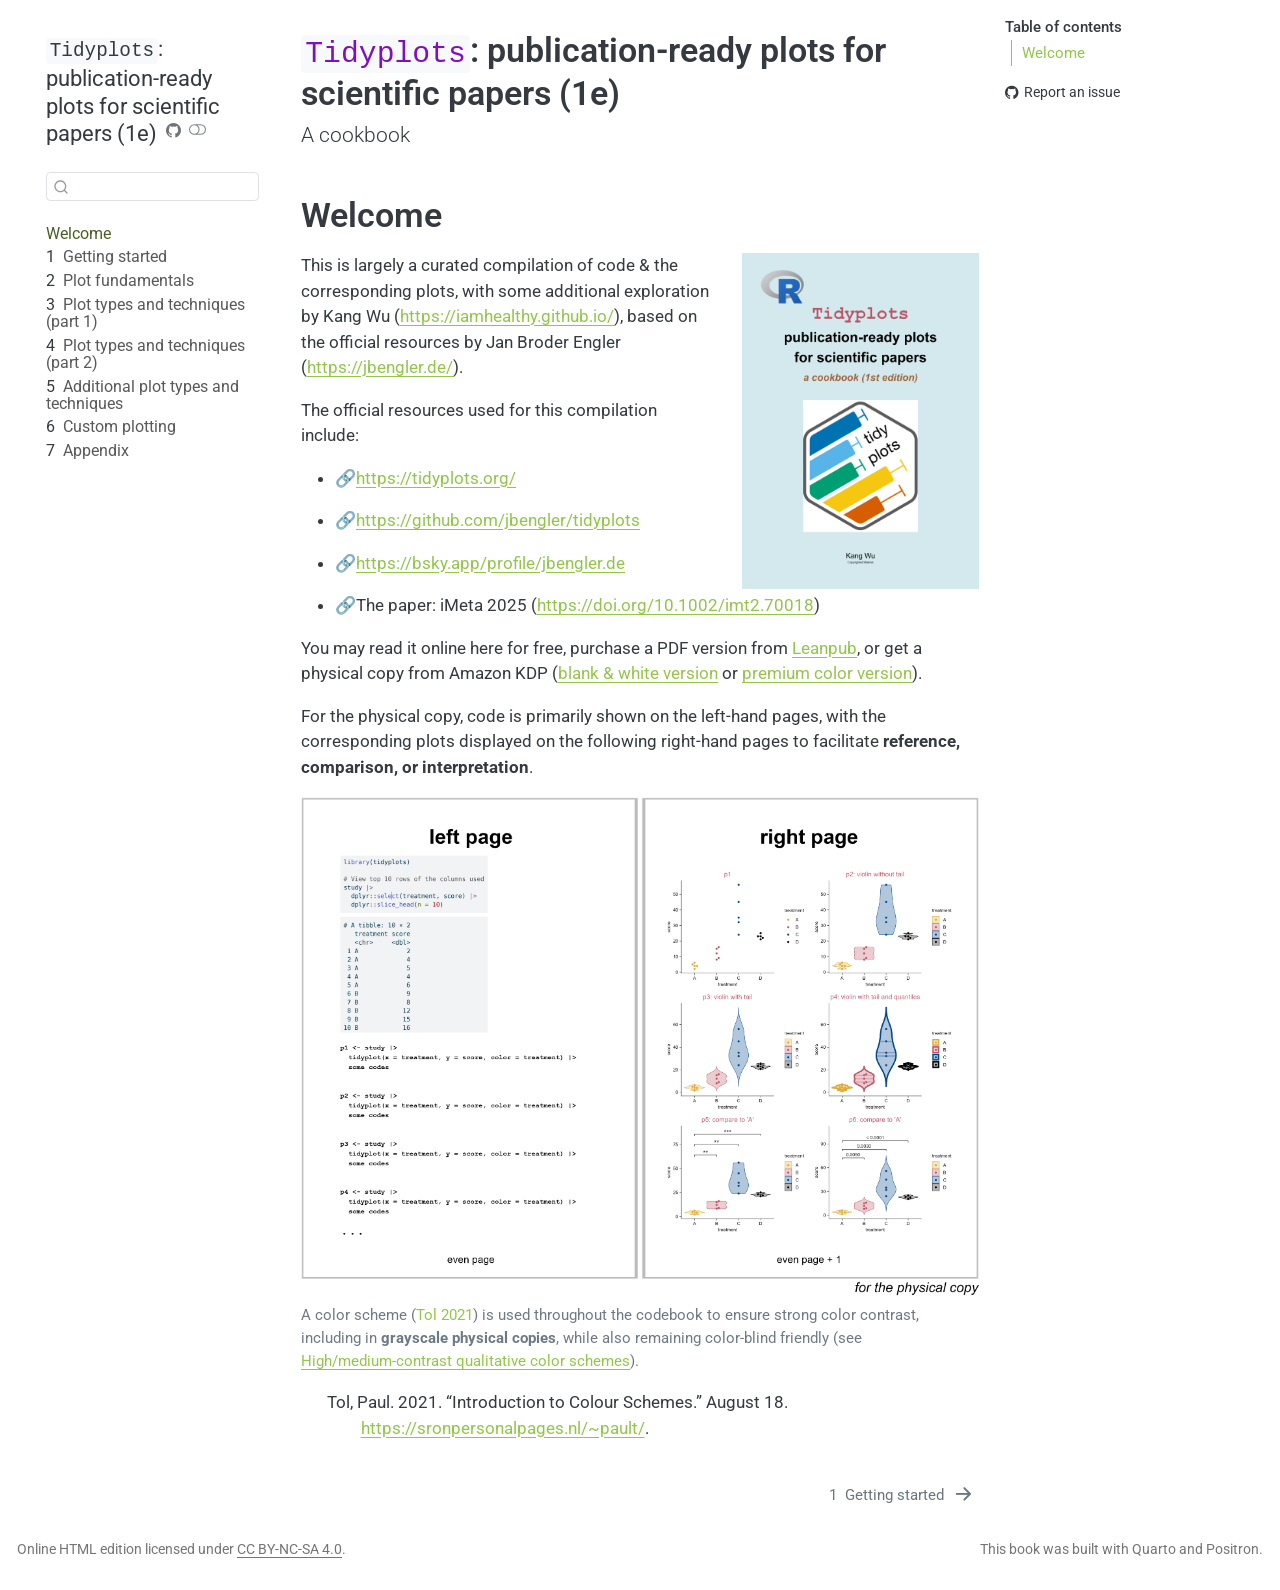
==== _book/index.html @ 71ac1262 "getting-started_acknowledgement_chapter-titles" ====
<!DOCTYPE html>
<html xmlns="http://www.w3.org/1999/xhtml" lang="en" xml:lang="en"><head>

<meta charset="utf-8">
<meta name="generator" content="quarto-1.9.38">

<meta name="viewport" content="width=device-width, initial-scale=1.0, user-scalable=yes">


<title>Tidyplots: publication-ready plots for scientific papers (1e)</title>
<style>
/* Default styles provided by pandoc.
** See https://pandoc.org/MANUAL.html#variables-for-html for config info.
*/
code{white-space: pre-wrap;}
span.smallcaps{font-variant: small-caps;}
div.columns{display: flex; gap: min(4vw, 1.5em);}
div.column{flex: auto; overflow-x: auto;}
div.hanging-indent{margin-left: 1.5em; text-indent: -1.5em;}
ul.task-list{list-style: none;}
ul.task-list li input[type="checkbox"] {
  width: 0.8em;
  margin: 0 0.8em 0.2em -1em; /* quarto-specific, see https://github.com/quarto-dev/quarto-cli/issues/4556 */ 
  vertical-align: middle;
}
/* CSS for citations */
div.csl-bib-body { }
div.csl-entry {
  clear: both;
}
.hanging-indent div.csl-entry {
  margin-left:2em;
  text-indent:-2em;
}
div.csl-left-margin {
  min-width:2em;
  float:left;
}
div.csl-right-inline {
  margin-left:2em;
  padding-left:1em;
}
div.csl-indent {
  margin-left: 2em;
}</style>


<script src="site_libs/quarto-nav/quarto-nav.js"></script>
<script src="site_libs/quarto-nav/headroom.min.js"></script>
<script src="site_libs/clipboard/clipboard.min.js"></script>
<script src="site_libs/quarto-search/autocomplete.umd.js"></script>
<script src="site_libs/quarto-search/fuse.min.js"></script>
<script src="site_libs/quarto-search/quarto-search.js"></script>
<meta name="quarto:offset" content="./">
<link href="./getting-started.html" rel="next">
<link href="./tidyplots_cover_v1.0.png" rel="icon" type="image/png">
<script src="site_libs/quarto-html/quarto.js" type="module"></script>
<script src="site_libs/quarto-html/tabsets/tabsets.js" type="module"></script>
<script src="site_libs/quarto-html/popper.min.js"></script>
<script src="site_libs/quarto-html/tippy.umd.min.js"></script>
<script src="site_libs/quarto-html/anchor.min.js"></script>
<link href="site_libs/quarto-html/tippy.css" rel="stylesheet">
<link href="site_libs/quarto-html/quarto-syntax-highlighting-15634bcf2e68342d4ad2dfa704d543f6.css" rel="stylesheet" class="quarto-color-scheme" id="quarto-text-highlighting-styles">
<link href="site_libs/quarto-html/quarto-syntax-highlighting-dark-0a6b7249c26820e032cb0bd839ff02b1.css" rel="stylesheet" class="quarto-color-scheme quarto-color-alternate" id="quarto-text-highlighting-styles">
<link href="site_libs/quarto-html/quarto-syntax-highlighting-15634bcf2e68342d4ad2dfa704d543f6.css" rel="stylesheet" class="quarto-color-scheme-extra" id="quarto-text-highlighting-styles">
<script src="site_libs/bootstrap/bootstrap.min.js"></script>
<link href="site_libs/bootstrap/bootstrap-icons.css" rel="stylesheet">
<link href="site_libs/bootstrap/bootstrap-12dbc0c64bc7d78fb3aaa13411330519.min.css" rel="stylesheet" append-hash="true" class="quarto-color-scheme" id="quarto-bootstrap" data-mode="light">
<link href="site_libs/bootstrap/bootstrap-dark-50dc151278dbc3c23d5484266a564328.min.css" rel="stylesheet" append-hash="true" class="quarto-color-scheme quarto-color-alternate" id="quarto-bootstrap" data-mode="dark">
<link href="site_libs/bootstrap/bootstrap-12dbc0c64bc7d78fb3aaa13411330519.min.css" rel="stylesheet" append-hash="true" class="quarto-color-scheme-extra" id="quarto-bootstrap" data-mode="light">
<script id="quarto-search-options" type="application/json">{
  "location": "sidebar",
  "copy-button": false,
  "collapse-after": 3,
  "panel-placement": "start",
  "type": "textbox",
  "limit": 50,
  "keyboard-shortcut": [
    "f",
    "/",
    "s"
  ],
  "show-item-context": false,
  "language": {
    "search-no-results-text": "No results",
    "search-matching-documents-text": "matching documents",
    "search-copy-link-title": "Copy link to search",
    "search-hide-matches-text": "Hide additional matches",
    "search-more-match-text": "more match in this document",
    "search-more-matches-text": "more matches in this document",
    "search-clear-button-title": "Clear",
    "search-text-placeholder": "",
    "search-detached-cancel-button-title": "Cancel",
    "search-submit-button-title": "Submit",
    "search-label": "Search"
  }
}</script>
<script async="" src="https://www.googletagmanager.com/gtag/js?id=G-73R3962S0Z"></script>

<script type="text/javascript">

window.dataLayer = window.dataLayer || [];
function gtag(){dataLayer.push(arguments);}
gtag('js', new Date());
gtag('config', 'G-73R3962S0Z', { 'anonymize_ip': true});
</script>


</head>

<body class="nav-sidebar floating quarto-light"><script id="quarto-html-before-body" type="application/javascript">
    const toggleBodyColorMode = (bsSheetEl) => {
      const mode = bsSheetEl.getAttribute("data-mode");
      const bodyEl = window.document.querySelector("body");
      if (mode === "dark") {
        bodyEl.classList.add("quarto-dark");
        bodyEl.classList.remove("quarto-light");
      } else {
        bodyEl.classList.add("quarto-light");
        bodyEl.classList.remove("quarto-dark");
      }
    }
    const toggleBodyColorPrimary = () => {
      const bsSheetEl = window.document.querySelector("link#quarto-bootstrap:not([rel=disabled-stylesheet])");
      if (bsSheetEl) {
        toggleBodyColorMode(bsSheetEl);
      }
    }
    const setColorSchemeToggle = (alternate) => {
      const toggles = window.document.querySelectorAll('.quarto-color-scheme-toggle');
      for (let i=0; i < toggles.length; i++) {
        const toggle = toggles[i];
        if (toggle) {
          if (alternate) {
            toggle.classList.add("alternate");
          } else {
            toggle.classList.remove("alternate");
          }
        }
      }
    };
    const toggleColorMode = (alternate) => {
      // Switch the stylesheets
      const primaryStylesheets = window.document.querySelectorAll('link.quarto-color-scheme:not(.quarto-color-alternate)');
      const alternateStylesheets = window.document.querySelectorAll('link.quarto-color-scheme.quarto-color-alternate');
      manageTransitions('#quarto-margin-sidebar .nav-link', false);
      if (alternate) {
        // note: dark is layered on light, we don't disable primary!
        enableStylesheet(alternateStylesheets);
        for (const sheetNode of alternateStylesheets) {
          if (sheetNode.id === "quarto-bootstrap") {
            toggleBodyColorMode(sheetNode);
          }
        }
      } else {
        disableStylesheet(alternateStylesheets);
        enableStylesheet(primaryStylesheets)
        toggleBodyColorPrimary();
      }
      manageTransitions('#quarto-margin-sidebar .nav-link', true);
      // Switch the toggles
      setColorSchemeToggle(alternate)
      // Hack to workaround the fact that safari doesn't
      // properly recolor the scrollbar when toggling (#1455)
      if (navigator.userAgent.indexOf('Safari') > 0 && navigator.userAgent.indexOf('Chrome') == -1) {
        manageTransitions("body", false);
        window.scrollTo(0, 1);
        setTimeout(() => {
          window.scrollTo(0, 0);
          manageTransitions("body", true);
        }, 40);
      }
    }
    const disableStylesheet = (stylesheets) => {
      for (let i=0; i < stylesheets.length; i++) {
        const stylesheet = stylesheets[i];
        stylesheet.rel = 'disabled-stylesheet';
      }
    }
    const enableStylesheet = (stylesheets) => {
      for (let i=0; i < stylesheets.length; i++) {
        const stylesheet = stylesheets[i];
        if(stylesheet.rel !== 'stylesheet') { // for Chrome, which will still FOUC without this check
          stylesheet.rel = 'stylesheet';
        }
      }
    }
    const manageTransitions = (selector, allowTransitions) => {
      const els = window.document.querySelectorAll(selector);
      for (let i=0; i < els.length; i++) {
        const el = els[i];
        if (allowTransitions) {
          el.classList.remove('notransition');
        } else {
          el.classList.add('notransition');
        }
      }
    }
    const isFileUrl = () => {
      return window.location.protocol === 'file:';
    }
    const hasAlternateSentinel = () => {
      let styleSentinel = getColorSchemeSentinel();
      if (styleSentinel !== null) {
        return styleSentinel === "alternate";
      } else {
        return false;
      }
    }
    const setStyleSentinel = (alternate) => {
      const value = alternate ? "alternate" : "default";
      if (!isFileUrl()) {
        window.localStorage.setItem("quarto-color-scheme", value);
      } else {
        localAlternateSentinel = value;
      }
    }
    const getColorSchemeSentinel = () => {
      if (!isFileUrl()) {
        const storageValue = window.localStorage.getItem("quarto-color-scheme");
        return storageValue != null ? storageValue : localAlternateSentinel;
      } else {
        return localAlternateSentinel;
      }
    }
    const toggleGiscusIfUsed = (isAlternate, darkModeDefault) => {
      const baseTheme = document.querySelector('#giscus-base-theme')?.value ?? 'light';
      const alternateTheme = document.querySelector('#giscus-alt-theme')?.value ?? 'dark';
      let newTheme = '';
      if(authorPrefersDark) {
        newTheme = isAlternate ? baseTheme : alternateTheme;
      } else {
        newTheme = isAlternate ? alternateTheme : baseTheme;
      }
      const changeGiscusTheme = () => {
        // From: https://github.com/giscus/giscus/issues/336
        const sendMessage = (message) => {
          const iframe = document.querySelector('iframe.giscus-frame');
          if (!iframe) return;
          iframe.contentWindow.postMessage({ giscus: message }, 'https://giscus.app');
        }
        sendMessage({
          setConfig: {
            theme: newTheme
          }
        });
      }
      const isGiscussLoaded = window.document.querySelector('iframe.giscus-frame') !== null;
      if (isGiscussLoaded) {
        changeGiscusTheme();
      }
    };
    const authorPrefersDark = false;
    const darkModeDefault = authorPrefersDark;
      document.querySelector('link#quarto-text-highlighting-styles.quarto-color-scheme-extra').rel = 'disabled-stylesheet';
      document.querySelector('link#quarto-bootstrap.quarto-color-scheme-extra').rel = 'disabled-stylesheet';
    let localAlternateSentinel = darkModeDefault ? 'alternate' : 'default';
    // Dark / light mode switch
    window.quartoToggleColorScheme = () => {
      // Read the current dark / light value
      let toAlternate = !hasAlternateSentinel();
      toggleColorMode(toAlternate);
      setStyleSentinel(toAlternate);
      toggleGiscusIfUsed(toAlternate, darkModeDefault);
      window.dispatchEvent(new Event('resize'));
    };
    // Switch to dark mode if need be
    if (hasAlternateSentinel()) {
      toggleColorMode(true);
    } else {
      toggleColorMode(false);
    }
  </script>

<div id="quarto-search-results"></div>
  <header id="quarto-header" class="headroom fixed-top">
  <nav class="quarto-secondary-nav">
    <div class="container-fluid d-flex">
      <button type="button" class="quarto-btn-toggle btn" data-bs-toggle="collapse" role="button" data-bs-target=".quarto-sidebar-collapse-item" aria-controls="quarto-sidebar" aria-expanded="false" aria-label="Toggle sidebar navigation" onclick="if (window.quartoToggleHeadroom) { window.quartoToggleHeadroom(); }">
        <i class="bi bi-layout-text-sidebar-reverse"></i>
      </button>
        <nav class="quarto-page-breadcrumbs" aria-label="breadcrumb"><ol class="breadcrumb"><li class="breadcrumb-item"><a href="./index.html">Welcome</a></li></ol></nav>
        <a class="flex-grow-1" role="navigation" data-bs-toggle="collapse" data-bs-target=".quarto-sidebar-collapse-item" aria-controls="quarto-sidebar" aria-expanded="false" aria-label="Toggle sidebar navigation" onclick="if (window.quartoToggleHeadroom) { window.quartoToggleHeadroom(); }">      
        </a>
      <button type="button" class="btn quarto-search-button" aria-label="Search" onclick="window.quartoOpenSearch();">
        <i class="bi bi-search"></i>
      </button>
    </div>
  </nav>
</header>
<!-- content -->
<div id="quarto-content" class="quarto-container page-columns page-rows-contents page-layout-article">
<!-- sidebar -->
  <nav id="quarto-sidebar" class="sidebar collapse collapse-horizontal quarto-sidebar-collapse-item sidebar-navigation floating overflow-auto">
    <div class="pt-lg-2 mt-2 text-left sidebar-header">
    <div class="sidebar-title mb-0 py-0">
      <a href="./"><code>Tidyplots</code>: publication-ready plots for scientific papers (1e)</a> 
        <div class="sidebar-tools-main">
    <a href="https://github.com/iamhealthy/tidyplots-book/" title="Source Code" class="quarto-navigation-tool px-1" aria-label="Source Code"><i class="bi bi-github"></i></a>
  <a href="" class="quarto-color-scheme-toggle quarto-navigation-tool  px-1" onclick="window.quartoToggleColorScheme(); return false;" title="Toggle dark mode"><i class="bi"></i></a>
</div>
    </div>
      </div>
        <div class="mt-2 flex-shrink-0 align-items-center">
        <div class="sidebar-search">
        <div id="quarto-search" class="" title="Search"></div>
        </div>
        </div>
    <div class="sidebar-menu-container"> 
    <ul class="list-unstyled mt-1">
        <li class="sidebar-item">
  <div class="sidebar-item-container"> 
  <a href="./index.html" class="sidebar-item-text sidebar-link active">
 <span class="menu-text">Welcome</span></a>
  </div>
</li>
        <li class="sidebar-item">
  <div class="sidebar-item-container"> 
  <a href="./getting-started.html" class="sidebar-item-text sidebar-link">
 <span class="menu-text"><span class="chapter-number">1</span>&nbsp; <span class="chapter-title">Getting started</span></span></a>
  </div>
</li>
        <li class="sidebar-item">
  <div class="sidebar-item-container"> 
  <a href="./plots.html" class="sidebar-item-text sidebar-link">
 <span class="menu-text"><span class="chapter-number">2</span>&nbsp; <span class="chapter-title">Plot fundamentals</span></span></a>
  </div>
</li>
        <li class="sidebar-item">
  <div class="sidebar-item-container"> 
  <a href="./plots-and-skills_part1.html" class="sidebar-item-text sidebar-link">
 <span class="menu-text"><span class="chapter-number">3</span>&nbsp; <span class="chapter-title">Plot types and techniques (part 1)</span></span></a>
  </div>
</li>
        <li class="sidebar-item">
  <div class="sidebar-item-container"> 
  <a href="./plots-and-skills_part2.html" class="sidebar-item-text sidebar-link">
 <span class="menu-text"><span class="chapter-number">4</span>&nbsp; <span class="chapter-title">Plot types and techniques (part 2)</span></span></a>
  </div>
</li>
        <li class="sidebar-item">
  <div class="sidebar-item-container"> 
  <a href="./more-plots.html" class="sidebar-item-text sidebar-link">
 <span class="menu-text"><span class="chapter-number">5</span>&nbsp; <span class="chapter-title">Additional plot types and techniques</span></span></a>
  </div>
</li>
        <li class="sidebar-item">
  <div class="sidebar-item-container"> 
  <a href="./more-custom-plots.html" class="sidebar-item-text sidebar-link">
 <span class="menu-text"><span class="chapter-number">6</span>&nbsp; <span class="chapter-title">Custom plotting</span></span></a>
  </div>
</li>
        <li class="sidebar-item">
  <div class="sidebar-item-container"> 
  <a href="./appendix.html" class="sidebar-item-text sidebar-link">
 <span class="menu-text"><span class="chapter-number">7</span>&nbsp; <span class="chapter-title">Appendix</span></span></a>
  </div>
</li>
    </ul>
    </div>
</nav>
<div id="quarto-sidebar-glass" class="quarto-sidebar-collapse-item" data-bs-toggle="collapse" data-bs-target=".quarto-sidebar-collapse-item"></div>
<!-- margin-sidebar -->
    <div id="quarto-margin-sidebar" class="sidebar margin-sidebar">
        <nav id="TOC" role="doc-toc" class="toc-active">
    <h2 id="toc-title">Table of contents</h2>
   
  <ul>
  <li><a href="#welcome" id="toc-welcome" class="nav-link active" data-scroll-target="#welcome">Welcome</a></li>
  </ul>
<div class="toc-actions"><ul><li><a href="https://github.com/iamhealthy/tidyplots-book/issues/new" class="toc-action"><i class="bi bi-github"></i>Report an issue</a></li></ul></div></nav>
    </div>
<!-- main -->
<main class="content" id="quarto-document-content">


<header id="title-block-header" class="quarto-title-block default">
<div class="quarto-title">
<h1 class="title"><code>Tidyplots</code>: publication-ready plots for scientific papers (1e)</h1>
<p class="subtitle lead">A cookbook</p>
</div>



<div class="quarto-title-meta">

    
  
    
  </div>
  


</header>



<section id="welcome" class="level1 unnumbered">
<h1 class="unnumbered">Welcome</h1><p><img src="tidyplots_cover_v1.0.png" title="`Tidyplots`: publication-ready plots for scientific papers (1e)" class="quarto-cover-image nolightbox img-fluid"></p>
<p>This is largely a curated compilation of code &amp; the corresponding plots, with some additional exploration by Kang Wu (<a href="https://iamhealthy.github.io/" class="uri">https://iamhealthy.github.io/</a>), based on the official resources by Jan Broder Engler (<a href="https://jbengler.de/" class="uri">https://jbengler.de/</a>).</p>
<p>The official resources used for this compilation include:</p>
<ul>
<li><p>🔗<a href="https://tidyplots.org/" class="uri">https://tidyplots.org/</a></p></li>
<li><p>🔗<a href="https://github.com/jbengler/tidyplots" class="uri">https://github.com/jbengler/tidyplots</a></p></li>
<li><p>🔗<a href="https://bsky.app/profile/jbengler.de" class="uri">https://bsky.app/profile/jbengler.de</a></p></li>
<li><p>🔗The paper: iMeta 2025 (<a href="https://doi.org/10.1002/imt2.70018" class="uri">https://doi.org/10.1002/imt2.70018</a>)</p></li>
</ul>
<p>You may read it online here for free, purchase a PDF version from <a href="https://leanpub.com/tidyplots-cookbook">Leanpub</a>, or get a physical copy from Amazon KDP (<a href="https://www.amazon.com/Tidyplots-publication-ready-scientific-papers-cookbook/dp/B0H61PQ66K/ref=sr_1_1?crid=3CZ1MV56Z56I5&amp;dib=eyJ2IjoiMSJ9.cjMXYPxpIIKVaRAUWK37ARLNcjjKMNs56F3qb0lG6gE.tP1hp0A9asp9ih7TBvBQQDZlbiDbfBqkqIa8aTWSiS8&amp;dib_tag=se&amp;keywords=tidyplots%3A+publication-ready+plots+for+scientific+papers&amp;qid=1782009072&amp;sprefix=%2Caps%2C410&amp;sr=8-1">blank &amp; white version</a> or <a href="https://www.amazon.com/Tidyplots-publication-ready-scientific-cookbook-premium/dp/B0H62FHDR2/ref=sr_1_2?crid=3CZ1MV56Z56I5&amp;dib=eyJ2IjoiMSJ9.cjMXYPxpIIKVaRAUWK37ARLNcjjKMNs56F3qb0lG6gE.tP1hp0A9asp9ih7TBvBQQDZlbiDbfBqkqIa8aTWSiS8&amp;dib_tag=se&amp;keywords=tidyplots%3A+publication-ready+plots+for+scientific+papers&amp;qid=1782009142&amp;sprefix=%2Caps%2C410&amp;sr=8-2">premium color version</a>).</p>
<p>For the physical copy, code is primarily shown on the left-hand pages, with the corresponding plots displayed on the following right-hand pages to facilitate <strong>reference, comparison, or interpretation</strong>.</p>
<div class="quarto-figure quarto-figure-center">
<figure class="figure">
<p><img src="left_right_pattern_v1.0.png" class="img-fluid figure-img" style="width:100.0%"></p>
<figcaption>A color scheme <span class="citation" data-cites="paul_tol_colors">(<a href="#ref-paul_tol_colors" role="doc-biblioref">Tol 2021</a>)</span> is used throughout the codebook to ensure strong color contrast, including in <strong>grayscale physical copies</strong>, while also remaining color-blind friendly (see <a href="getting-started.html#sec-high-contrast" class="quarto-xref"><span>High/medium-contrast qualitative color schemes</span></a>).</figcaption>
</figure>
</div>


<div id="refs" class="references csl-bib-body hanging-indent" role="list">
<div id="ref-paul_tol_colors" class="csl-entry" role="listitem">
Tol, Paul. 2021. <span>“Introduction to Colour Schemes.”</span> August 18. <a href="https://sronpersonalpages.nl/~pault/">https://sronpersonalpages.nl/~pault/</a>.
</div>
</div>
</section>

</main> <!-- /main -->
<script id="quarto-html-after-body" type="application/javascript">
  window.document.addEventListener("DOMContentLoaded", function (event) {
    // Ensure there is a toggle, if there isn't float one in the top right
    if (window.document.querySelector('.quarto-color-scheme-toggle') === null) {
      const a = window.document.createElement('a');
      a.classList.add('top-right');
      a.classList.add('quarto-color-scheme-toggle');
      a.href = "";
      a.onclick = function() { try { window.quartoToggleColorScheme(); } catch {} return false; };
      const i = window.document.createElement("i");
      i.classList.add('bi');
      a.appendChild(i);
      window.document.body.appendChild(a);
    }
    setColorSchemeToggle(hasAlternateSentinel())
    const icon = "";
    const anchorJS = new window.AnchorJS();
    anchorJS.options = {
      placement: 'right',
      icon: icon
    };
    anchorJS.add('.anchored');
    const isCodeAnnotation = (el) => {
      for (const clz of el.classList) {
        if (clz.startsWith('code-annotation-')) {                     
          return true;
        }
      }
      return false;
    }
    const onCopySuccess = function(e) {
      // button target
      const button = e.trigger;
      // don't keep focus
      button.blur();
      // flash "checked"
      button.classList.add('code-copy-button-checked');
      var currentTitle = button.getAttribute("title");
      button.setAttribute("title", "Copied!");
      let tooltip;
      if (window.bootstrap) {
        button.setAttribute("data-bs-toggle", "tooltip");
        button.setAttribute("data-bs-placement", "left");
        button.setAttribute("data-bs-title", "Copied!");
        tooltip = new bootstrap.Tooltip(button, 
          { trigger: "manual", 
            customClass: "code-copy-button-tooltip",
            offset: [0, -8]});
        tooltip.show();    
      }
      setTimeout(function() {
        if (tooltip) {
          tooltip.hide();
          button.removeAttribute("data-bs-title");
          button.removeAttribute("data-bs-toggle");
          button.removeAttribute("data-bs-placement");
        }
        button.setAttribute("title", currentTitle);
        button.classList.remove('code-copy-button-checked');
      }, 1000);
      // clear code selection
      e.clearSelection();
    }
    const getTextToCopy = function(trigger) {
      const outerScaffold = trigger.parentElement.cloneNode(true);
      const codeEl = outerScaffold.querySelector('code');
      for (const childEl of codeEl.children) {
        if (isCodeAnnotation(childEl)) {
          childEl.remove();
        }
      }
      return codeEl.innerText;
    }
    const clipboard = new window.ClipboardJS('.code-copy-button:not([data-in-quarto-modal])', {
      text: getTextToCopy
    });
    clipboard.on('success', onCopySuccess);
    if (window.document.getElementById('quarto-embedded-source-code-modal')) {
      const clipboardModal = new window.ClipboardJS('.code-copy-button[data-in-quarto-modal]', {
        text: getTextToCopy,
        container: window.document.getElementById('quarto-embedded-source-code-modal')
      });
      clipboardModal.on('success', onCopySuccess);
    }
      var localhostRegex = new RegExp(/^(?:http|https):\/\/localhost\:?[0-9]*\//);
      var mailtoRegex = new RegExp(/^mailto:/);
        var filterRegex = new RegExp('/' + window.location.host + '/');
      var isInternal = (href) => {
          return filterRegex.test(href) || localhostRegex.test(href) || mailtoRegex.test(href);
      }
      // Inspect non-navigation links and adorn them if external
     var links = window.document.querySelectorAll('a[href]:not(.nav-link):not(.navbar-brand):not(.toc-action):not(.sidebar-link):not(.sidebar-item-toggle):not(.pagination-link):not(.no-external):not([aria-hidden]):not(.dropdown-item):not(.quarto-navigation-tool):not(.about-link)');
      for (var i=0; i<links.length; i++) {
        const link = links[i];
        if (!isInternal(link.href)) {
          // undo the damage that might have been done by quarto-nav.js in the case of
          // links that we want to consider external
          if (link.dataset.originalHref !== undefined) {
            link.href = link.dataset.originalHref;
          }
        }
      }
    function tippyHover(el, contentFn, onTriggerFn, onUntriggerFn) {
      const config = {
        allowHTML: true,
        maxWidth: 500,
        delay: 100,
        arrow: false,
        appendTo: function(el) {
            return el.parentElement;
        },
        interactive: true,
        interactiveBorder: 10,
        theme: 'quarto',
        placement: 'bottom-start',
      };
      if (contentFn) {
        config.content = contentFn;
      }
      if (onTriggerFn) {
        config.onTrigger = onTriggerFn;
      }
      if (onUntriggerFn) {
        config.onUntrigger = onUntriggerFn;
      }
      window.tippy(el, config); 
    }
    const noterefs = window.document.querySelectorAll('a[role="doc-noteref"]');
    for (var i=0; i<noterefs.length; i++) {
      const ref = noterefs[i];
      tippyHover(ref, function() {
        // use id or data attribute instead here
        let href = ref.getAttribute('data-footnote-href') || ref.getAttribute('href');
        try { href = new URL(href).hash; } catch {}
        const id = href.replace(/^#\/?/, "");
        const note = window.document.getElementById(id);
        if (note) {
          return note.innerHTML;
        } else {
          return "";
        }
      });
    }
    const xrefs = window.document.querySelectorAll('a.quarto-xref');
    const processXRef = (id, note) => {
      // Strip column container classes
      const stripColumnClz = (el) => {
        el.classList.remove("page-full", "page-columns");
        if (el.children) {
          for (const child of el.children) {
            stripColumnClz(child);
          }
        }
      }
      stripColumnClz(note)
      if (id === null || id.startsWith('sec-')) {
        // Special case sections, only their first couple elements
        const container = document.createElement("div");
        if (note.children && note.children.length > 2) {
          container.appendChild(note.children[0].cloneNode(true));
          for (let i = 1; i < note.children.length; i++) {
            const child = note.children[i];
            if (child.tagName === "P" && child.innerText === "") {
              continue;
            } else {
              container.appendChild(child.cloneNode(true));
              break;
            }
          }
          if (window.Quarto?.typesetMath) {
            window.Quarto.typesetMath(container);
          }
          return container.innerHTML
        } else {
          if (window.Quarto?.typesetMath) {
            window.Quarto.typesetMath(note);
          }
          return note.innerHTML;
        }
      } else {
        // Remove any anchor links if they are present
        const anchorLink = note.querySelector('a.anchorjs-link');
        if (anchorLink) {
          anchorLink.remove();
        }
        if (window.Quarto?.typesetMath) {
          window.Quarto.typesetMath(note);
        }
        if (note.classList.contains("callout")) {
          return note.outerHTML;
        } else {
          return note.innerHTML;
        }
      }
    }
    for (var i=0; i<xrefs.length; i++) {
      const xref = xrefs[i];
      tippyHover(xref, undefined, function(instance) {
        instance.disable();
        let url = xref.getAttribute('href');
        let hash = undefined; 
        if (url.startsWith('#')) {
          hash = url;
        } else {
          try { hash = new URL(url).hash; } catch {}
        }
        if (hash) {
          const id = hash.replace(/^#\/?/, "");
          const note = window.document.getElementById(id);
          if (note !== null) {
            try {
              const html = processXRef(id, note.cloneNode(true));
              instance.setContent(html);
            } finally {
              instance.enable();
              instance.show();
            }
          } else {
            // See if we can fetch this
            fetch(url.split('#')[0])
            .then(res => res.text())
            .then(html => {
              const parser = new DOMParser();
              const htmlDoc = parser.parseFromString(html, "text/html");
              const note = htmlDoc.getElementById(id);
              if (note !== null) {
                const html = processXRef(id, note);
                instance.setContent(html);
              } 
            }).finally(() => {
              instance.enable();
              instance.show();
            });
          }
        } else {
          // See if we can fetch a full url (with no hash to target)
          // This is a special case and we should probably do some content thinning / targeting
          fetch(url)
          .then(res => res.text())
          .then(html => {
            const parser = new DOMParser();
            const htmlDoc = parser.parseFromString(html, "text/html");
            const note = htmlDoc.querySelector('main.content');
            if (note !== null) {
              // This should only happen for chapter cross references
              // (since there is no id in the URL)
              // remove the first header
              if (note.children.length > 0 && note.children[0].tagName === "HEADER") {
                note.children[0].remove();
              }
              const html = processXRef(null, note);
              instance.setContent(html);
            } 
          }).finally(() => {
            instance.enable();
            instance.show();
          });
        }
      }, function(instance) {
      });
    }
        let selectedAnnoteEl;
        const selectorForAnnotation = ( cell, annotation) => {
          let cellAttr = 'data-code-cell="' + cell + '"';
          let lineAttr = 'data-code-annotation="' +  annotation + '"';
          const selector = 'span[' + cellAttr + '][' + lineAttr + ']';
          return selector;
        }
        const selectCodeLines = (annoteEl) => {
          const doc = window.document;
          const targetCell = annoteEl.getAttribute("data-target-cell");
          const targetAnnotation = annoteEl.getAttribute("data-target-annotation");
          const annoteSpan = window.document.querySelector(selectorForAnnotation(targetCell, targetAnnotation));
          const lines = annoteSpan.getAttribute("data-code-lines").split(",");
          const lineIds = lines.map((line) => {
            return targetCell + "-" + line;
          })
          let top = null;
          let height = null;
          let parent = null;
          if (lineIds.length > 0) {
              //compute the position of the single el (top and bottom and make a div)
              const el = window.document.getElementById(lineIds[0]);
              top = el.offsetTop;
              height = el.offsetHeight;
              parent = el.parentElement.parentElement;
            if (lineIds.length > 1) {
              const lastEl = window.document.getElementById(lineIds[lineIds.length - 1]);
              const bottom = lastEl.offsetTop + lastEl.offsetHeight;
              height = bottom - top;
            }
            if (top !== null && height !== null && parent !== null) {
              // cook up a div (if necessary) and position it 
              let div = window.document.getElementById("code-annotation-line-highlight");
              if (div === null) {
                div = window.document.createElement("div");
                div.setAttribute("id", "code-annotation-line-highlight");
                div.style.position = 'absolute';
                parent.appendChild(div);
              }
              div.style.top = top - 2 + "px";
              div.style.height = height + 4 + "px";
              div.style.left = 0;
              let gutterDiv = window.document.getElementById("code-annotation-line-highlight-gutter");
              if (gutterDiv === null) {
                gutterDiv = window.document.createElement("div");
                gutterDiv.setAttribute("id", "code-annotation-line-highlight-gutter");
                gutterDiv.style.position = 'absolute';
                const codeCell = window.document.getElementById(targetCell);
                const gutter = codeCell.querySelector('.code-annotation-gutter');
                gutter.appendChild(gutterDiv);
              }
              gutterDiv.style.top = top - 2 + "px";
              gutterDiv.style.height = height + 4 + "px";
            }
            selectedAnnoteEl = annoteEl;
          }
        };
        const unselectCodeLines = () => {
          const elementsIds = ["code-annotation-line-highlight", "code-annotation-line-highlight-gutter"];
          elementsIds.forEach((elId) => {
            const div = window.document.getElementById(elId);
            if (div) {
              div.remove();
            }
          });
          selectedAnnoteEl = undefined;
        };
          // Handle positioning of the toggle
      window.addEventListener(
        "resize",
        throttle(() => {
          elRect = undefined;
          if (selectedAnnoteEl) {
            selectCodeLines(selectedAnnoteEl);
          }
        }, 10)
      );
      function throttle(fn, ms) {
      let throttle = false;
      let timer;
        return (...args) => {
          if(!throttle) { // first call gets through
              fn.apply(this, args);
              throttle = true;
          } else { // all the others get throttled
              if(timer) clearTimeout(timer); // cancel #2
              timer = setTimeout(() => {
                fn.apply(this, args);
                timer = throttle = false;
              }, ms);
          }
        };
      }
        // Attach click handler to the DT
        const annoteDls = window.document.querySelectorAll('dt[data-target-cell]');
        for (const annoteDlNode of annoteDls) {
          annoteDlNode.addEventListener('click', (event) => {
            const clickedEl = event.target;
            if (clickedEl !== selectedAnnoteEl) {
              unselectCodeLines();
              const activeEl = window.document.querySelector('dt[data-target-cell].code-annotation-active');
              if (activeEl) {
                activeEl.classList.remove('code-annotation-active');
              }
              selectCodeLines(clickedEl);
              clickedEl.classList.add('code-annotation-active');
            } else {
              // Unselect the line
              unselectCodeLines();
              clickedEl.classList.remove('code-annotation-active');
            }
          });
        }
    const findCites = (el) => {
      const parentEl = el.parentElement;
      if (parentEl) {
        const cites = parentEl.dataset.cites;
        if (cites) {
          return {
            el,
            cites: cites.split(' ')
          };
        } else {
          return findCites(el.parentElement)
        }
      } else {
        return undefined;
      }
    };
    var bibliorefs = window.document.querySelectorAll('a[role="doc-biblioref"]');
    for (var i=0; i<bibliorefs.length; i++) {
      const ref = bibliorefs[i];
      const citeInfo = findCites(ref);
      if (citeInfo) {
        tippyHover(citeInfo.el, function() {
          var popup = window.document.createElement('div');
          citeInfo.cites.forEach(function(cite) {
            var citeDiv = window.document.createElement('div');
            citeDiv.classList.add('hanging-indent');
            citeDiv.classList.add('csl-entry');
            var biblioDiv = window.document.getElementById('ref-' + cite);
            if (biblioDiv) {
              citeDiv.innerHTML = biblioDiv.innerHTML;
            }
            popup.appendChild(citeDiv);
          });
          return popup.innerHTML;
        });
      }
    }
  });
  </script>
<nav class="page-navigation">
  <div class="nav-page nav-page-previous">
  </div>
  <div class="nav-page nav-page-next">
      <a href="./getting-started.html" class="pagination-link" aria-label="Getting started">
        <span class="nav-page-text"><span class="chapter-number">1</span>&nbsp; <span class="chapter-title">Getting started</span></span> <i class="bi bi-arrow-right-short"></i>
      </a>
  </div>
</nav>
</div> <!-- /content -->
<footer class="footer">
  <div class="nav-footer">
    <div class="nav-footer-left">
<p>Online HTML edition licensed under <a href="https://creativecommons.org/licenses/by-nc-sa/4.0/">CC BY-NC-SA 4.0</a>.</p>
</div>   
    <div class="nav-footer-center">
      &nbsp;
    <div class="toc-actions d-sm-block d-md-none"><ul><li><a href="https://github.com/iamhealthy/tidyplots-book/issues/new" class="toc-action"><i class="bi bi-github"></i>Report an issue</a></li></ul></div></div>
    <div class="nav-footer-right">
<p>This book was built with Quarto and Positron.</p>
</div>
  </div>
</footer>




</body></html>
---- _book/site_libs/quarto-html/tippy.css ----
.tippy-box[data-animation=fade][data-state=hidden]{opacity:0}[data-tippy-root]{max-width:calc(100vw - 10px)}.tippy-box{position:relative;background-color:#333;color:#fff;border-radius:4px;font-size:14px;line-height:1.4;white-space:normal;outline:0;transition-property:transform,visibility,opacity}.tippy-box[data-placement^=top]>.tippy-arrow{bottom:0}.tippy-box[data-placement^=top]>.tippy-arrow:before{bottom:-7px;left:0;border-width:8px 8px 0;border-top-color:initial;transform-origin:center top}.tippy-box[data-placement^=bottom]>.tippy-arrow{top:0}.tippy-box[data-placement^=bottom]>.tippy-arrow:before{top:-7px;left:0;border-width:0 8px 8px;border-bottom-color:initial;transform-origin:center bottom}.tippy-box[data-placement^=left]>.tippy-arrow{right:0}.tippy-box[data-placement^=left]>.tippy-arrow:before{border-width:8px 0 8px 8px;border-left-color:initial;right:-7px;transform-origin:center left}.tippy-box[data-placement^=right]>.tippy-arrow{left:0}.tippy-box[data-placement^=right]>.tippy-arrow:before{left:-7px;border-width:8px 8px 8px 0;border-right-color:initial;transform-origin:center right}.tippy-box[data-inertia][data-state=visible]{transition-timing-function:cubic-bezier(.54,1.5,.38,1.11)}.tippy-arrow{width:16px;height:16px;color:#333}.tippy-arrow:before{content:"";position:absolute;border-color:transparent;border-style:solid}.tippy-content{position:relative;padding:5px 9px;z-index:1}
---- _book/site_libs/quarto-html/quarto-syntax-highlighting-15634bcf2e68342d4ad2dfa704d543f6.css ----
/* quarto syntax highlight colors */
:root {
  --quarto-hl-ot-color: #003B4F;
  --quarto-hl-at-color: #657422;
  --quarto-hl-ss-color: #20794D;
  --quarto-hl-an-color: #5E5E5E;
  --quarto-hl-fu-color: #4758AB;
  --quarto-hl-st-color: #20794D;
  --quarto-hl-cf-color: #003B4F;
  --quarto-hl-op-color: #5E5E5E;
  --quarto-hl-er-color: #AD0000;
  --quarto-hl-bn-color: #AD0000;
  --quarto-hl-al-color: #AD0000;
  --quarto-hl-va-color: #111111;
  --quarto-hl-bu-color: inherit;
  --quarto-hl-ex-color: inherit;
  --quarto-hl-pp-color: #AD0000;
  --quarto-hl-in-color: #5E5E5E;
  --quarto-hl-vs-color: #20794D;
  --quarto-hl-wa-color: #5E5E5E;
  --quarto-hl-do-color: #5E5E5E;
  --quarto-hl-im-color: #00769E;
  --quarto-hl-ch-color: #20794D;
  --quarto-hl-dt-color: #AD0000;
  --quarto-hl-fl-color: #AD0000;
  --quarto-hl-co-color: #5E5E5E;
  --quarto-hl-cv-color: #5E5E5E;
  --quarto-hl-cn-color: #8f5902;
  --quarto-hl-sc-color: #5E5E5E;
  --quarto-hl-dv-color: #AD0000;
  --quarto-hl-kw-color: #003B4F;
}

/* other quarto variables */
:root {
  --quarto-font-monospace: SFMono-Regular, Menlo, Monaco, Consolas, "Liberation Mono", "Courier New", monospace;
}

/* syntax highlight based on Pandoc's rules */
pre > code.sourceCode > span {
  color: #003B4F;
}

code.sourceCode > span {
  color: #003B4F;
}

div.sourceCode,
div.sourceCode pre.sourceCode {
  color: #003B4F;
}

/* Normal */
code span {
  color: #003B4F;
}

/* Alert */
code span.al {
  color: #AD0000;
  font-style: inherit;
}

/* Annotation */
code span.an {
  color: #5E5E5E;
  font-style: inherit;
}

/* Attribute */
code span.at {
  color: #657422;
  font-style: inherit;
}

/* BaseN */
code span.bn {
  color: #AD0000;
  font-style: inherit;
}

/* BuiltIn */
code span.bu {
  font-style: inherit;
}

/* ControlFlow */
code span.cf {
  color: #003B4F;
  font-weight: bold;
  font-style: inherit;
}

/* Char */
code span.ch {
  color: #20794D;
  font-style: inherit;
}

/* Constant */
code span.cn {
  color: #8f5902;
  font-style: inherit;
}

/* Comment */
code span.co {
  color: #5E5E5E;
  font-style: inherit;
}

/* CommentVar */
code span.cv {
  color: #5E5E5E;
  font-style: italic;
}

/* Documentation */
code span.do {
  color: #5E5E5E;
  font-style: italic;
}

/* DataType */
code span.dt {
  color: #AD0000;
  font-style: inherit;
}

/* DecVal */
code span.dv {
  color: #AD0000;
  font-style: inherit;
}

/* Error */
code span.er {
  color: #AD0000;
  font-style: inherit;
}

/* Extension */
code span.ex {
  font-style: inherit;
}

/* Float */
code span.fl {
  color: #AD0000;
  font-style: inherit;
}

/* Function */
code span.fu {
  color: #4758AB;
  font-style: inherit;
}

/* Import */
code span.im {
  color: #00769E;
  font-style: inherit;
}

/* Information */
code span.in {
  color: #5E5E5E;
  font-style: inherit;
}

/* Keyword */
code span.kw {
  color: #003B4F;
  font-weight: bold;
  font-style: inherit;
}

/* Operator */
code span.op {
  color: #5E5E5E;
  font-style: inherit;
}

/* Other */
code span.ot {
  color: #003B4F;
  font-style: inherit;
}

/* Preprocessor */
code span.pp {
  color: #AD0000;
  font-style: inherit;
}

/* SpecialChar */
code span.sc {
  color: #5E5E5E;
  font-style: inherit;
}

/* SpecialString */
code span.ss {
  color: #20794D;
  font-style: inherit;
}

/* String */
code span.st {
  color: #20794D;
  font-style: inherit;
}

/* Variable */
code span.va {
  color: #111111;
  font-style: inherit;
}

/* VerbatimString */
code span.vs {
  color: #20794D;
  font-style: inherit;
}

/* Warning */
code span.wa {
  color: #5E5E5E;
  font-style: italic;
}

.prevent-inlining {
  content: "</";
}

/*# sourceMappingURL=f23921c56f73e400b49028c9186a1aa0.css.map */
---- _book/site_libs/quarto-html/quarto-syntax-highlighting-dark-0a6b7249c26820e032cb0bd839ff02b1.css ----
/* quarto syntax highlight colors */
:root {
  --quarto-hl-al-color: #f07178;
  --quarto-hl-an-color: #d4d0ab;
  --quarto-hl-at-color: #00e0e0;
  --quarto-hl-bn-color: #d4d0ab;
  --quarto-hl-bu-color: #abe338;
  --quarto-hl-ch-color: #abe338;
  --quarto-hl-co-color: #f8f8f2;
  --quarto-hl-cv-color: #ffd700;
  --quarto-hl-cn-color: #ffd700;
  --quarto-hl-cf-color: #ffa07a;
  --quarto-hl-dt-color: #ffa07a;
  --quarto-hl-dv-color: #d4d0ab;
  --quarto-hl-do-color: #f8f8f2;
  --quarto-hl-er-color: #f07178;
  --quarto-hl-ex-color: #00e0e0;
  --quarto-hl-fl-color: #d4d0ab;
  --quarto-hl-fu-color: #ffa07a;
  --quarto-hl-im-color: #abe338;
  --quarto-hl-in-color: #d4d0ab;
  --quarto-hl-kw-color: #ffa07a;
  --quarto-hl-op-color: #ffa07a;
  --quarto-hl-ot-color: #00e0e0;
  --quarto-hl-pp-color: #dcc6e0;
  --quarto-hl-re-color: #00e0e0;
  --quarto-hl-sc-color: #abe338;
  --quarto-hl-ss-color: #abe338;
  --quarto-hl-st-color: #abe338;
  --quarto-hl-va-color: #00e0e0;
  --quarto-hl-vs-color: #abe338;
  --quarto-hl-wa-color: #dcc6e0;
}

/* other quarto variables */
:root {
  --quarto-font-monospace: SFMono-Regular, Menlo, Monaco, Consolas, "Liberation Mono", "Courier New", monospace;
}

/* syntax highlight based on Pandoc's rules */
pre > code.sourceCode > span {
  color: #f8f8f2;
}

code.sourceCode > span {
  color: #f8f8f2;
}

div.sourceCode,
div.sourceCode pre.sourceCode {
  color: #f8f8f2;
}

/* Normal */
code span {
  color: #f8f8f2;
}

/* Alert */
code span.al {
  color: #f07178;
}

/* Annotation */
code span.an {
  color: #d4d0ab;
}

/* Attribute */
code span.at {
  color: #00e0e0;
}

/* BaseN */
code span.bn {
  color: #d4d0ab;
}

/* BuiltIn */
code span.bu {
  color: #abe338;
}

/* ControlFlow */
code span.cf {
  font-weight: bold;
  color: #ffa07a;
}

/* Char */
code span.ch {
  color: #abe338;
}

/* Constant */
code span.cn {
  color: #ffd700;
}

/* Comment */
code span.co {
  font-style: italic;
  color: #f8f8f2;
}

/* CommentVar */
code span.cv {
  color: #ffd700;
}

/* Documentation */
code span.do {
  color: #f8f8f2;
}

/* DataType */
code span.dt {
  color: #ffa07a;
}

/* DecVal */
code span.dv {
  color: #d4d0ab;
}

/* Error */
code span.er {
  color: #f07178;
  text-decoration: underline;
}

/* Extension */
code span.ex {
  font-weight: bold;
  color: #00e0e0;
}

/* Float */
code span.fl {
  color: #d4d0ab;
}

/* Function */
code span.fu {
  color: #ffa07a;
}

/* Import */
code span.im {
  color: #abe338;
}

/* Information */
code span.in {
  color: #d4d0ab;
}

/* Keyword */
code span.kw {
  font-weight: bold;
  color: #ffa07a;
}

/* Operator */
code span.op {
  color: #ffa07a;
}

/* Other */
code span.ot {
  color: #00e0e0;
}

/* Preprocessor */
code span.pp {
  color: #dcc6e0;
}

/* RegionMarker */
code span.re {
  background-color: #f8f8f2;
  color: #00e0e0;
}

/* SpecialChar */
code span.sc {
  color: #abe338;
}

/* SpecialString */
code span.ss {
  color: #abe338;
}

/* String */
code span.st {
  color: #abe338;
}

/* Variable */
code span.va {
  color: #00e0e0;
}

/* VerbatimString */
code span.vs {
  color: #abe338;
}

/* Warning */
code span.wa {
  color: #dcc6e0;
}

.prevent-inlining {
  content: "</";
}

/*# sourceMappingURL=175367c052bafc98bd680af3479823f0.css.map */
---- _book/site_libs/quarto-html/quarto-syntax-highlighting-15634bcf2e68342d4ad2dfa704d543f6.css ----
/* quarto syntax highlight colors */
:root {
  --quarto-hl-ot-color: #003B4F;
  --quarto-hl-at-color: #657422;
  --quarto-hl-ss-color: #20794D;
  --quarto-hl-an-color: #5E5E5E;
  --quarto-hl-fu-color: #4758AB;
  --quarto-hl-st-color: #20794D;
  --quarto-hl-cf-color: #003B4F;
  --quarto-hl-op-color: #5E5E5E;
  --quarto-hl-er-color: #AD0000;
  --quarto-hl-bn-color: #AD0000;
  --quarto-hl-al-color: #AD0000;
  --quarto-hl-va-color: #111111;
  --quarto-hl-bu-color: inherit;
  --quarto-hl-ex-color: inherit;
  --quarto-hl-pp-color: #AD0000;
  --quarto-hl-in-color: #5E5E5E;
  --quarto-hl-vs-color: #20794D;
  --quarto-hl-wa-color: #5E5E5E;
  --quarto-hl-do-color: #5E5E5E;
  --quarto-hl-im-color: #00769E;
  --quarto-hl-ch-color: #20794D;
  --quarto-hl-dt-color: #AD0000;
  --quarto-hl-fl-color: #AD0000;
  --quarto-hl-co-color: #5E5E5E;
  --quarto-hl-cv-color: #5E5E5E;
  --quarto-hl-cn-color: #8f5902;
  --quarto-hl-sc-color: #5E5E5E;
  --quarto-hl-dv-color: #AD0000;
  --quarto-hl-kw-color: #003B4F;
}

/* other quarto variables */
:root {
  --quarto-font-monospace: SFMono-Regular, Menlo, Monaco, Consolas, "Liberation Mono", "Courier New", monospace;
}

/* syntax highlight based on Pandoc's rules */
pre > code.sourceCode > span {
  color: #003B4F;
}

code.sourceCode > span {
  color: #003B4F;
}

div.sourceCode,
div.sourceCode pre.sourceCode {
  color: #003B4F;
}

/* Normal */
code span {
  color: #003B4F;
}

/* Alert */
code span.al {
  color: #AD0000;
  font-style: inherit;
}

/* Annotation */
code span.an {
  color: #5E5E5E;
  font-style: inherit;
}

/* Attribute */
code span.at {
  color: #657422;
  font-style: inherit;
}

/* BaseN */
code span.bn {
  color: #AD0000;
  font-style: inherit;
}

/* BuiltIn */
code span.bu {
  font-style: inherit;
}

/* ControlFlow */
code span.cf {
  color: #003B4F;
  font-weight: bold;
  font-style: inherit;
}

/* Char */
code span.ch {
  color: #20794D;
  font-style: inherit;
}

/* Constant */
code span.cn {
  color: #8f5902;
  font-style: inherit;
}

/* Comment */
code span.co {
  color: #5E5E5E;
  font-style: inherit;
}

/* CommentVar */
code span.cv {
  color: #5E5E5E;
  font-style: italic;
}

/* Documentation */
code span.do {
  color: #5E5E5E;
  font-style: italic;
}

/* DataType */
code span.dt {
  color: #AD0000;
  font-style: inherit;
}

/* DecVal */
code span.dv {
  color: #AD0000;
  font-style: inherit;
}

/* Error */
code span.er {
  color: #AD0000;
  font-style: inherit;
}

/* Extension */
code span.ex {
  font-style: inherit;
}

/* Float */
code span.fl {
  color: #AD0000;
  font-style: inherit;
}

/* Function */
code span.fu {
  color: #4758AB;
  font-style: inherit;
}

/* Import */
code span.im {
  color: #00769E;
  font-style: inherit;
}

/* Information */
code span.in {
  color: #5E5E5E;
  font-style: inherit;
}

/* Keyword */
code span.kw {
  color: #003B4F;
  font-weight: bold;
  font-style: inherit;
}

/* Operator */
code span.op {
  color: #5E5E5E;
  font-style: inherit;
}

/* Other */
code span.ot {
  color: #003B4F;
  font-style: inherit;
}

/* Preprocessor */
code span.pp {
  color: #AD0000;
  font-style: inherit;
}

/* SpecialChar */
code span.sc {
  color: #5E5E5E;
  font-style: inherit;
}

/* SpecialString */
code span.ss {
  color: #20794D;
  font-style: inherit;
}

/* String */
code span.st {
  color: #20794D;
  font-style: inherit;
}

/* Variable */
code span.va {
  color: #111111;
  font-style: inherit;
}

/* VerbatimString */
code span.vs {
  color: #20794D;
  font-style: inherit;
}

/* Warning */
code span.wa {
  color: #5E5E5E;
  font-style: italic;
}

.prevent-inlining {
  content: "</";
}

/*# sourceMappingURL=f23921c56f73e400b49028c9186a1aa0.css.map */
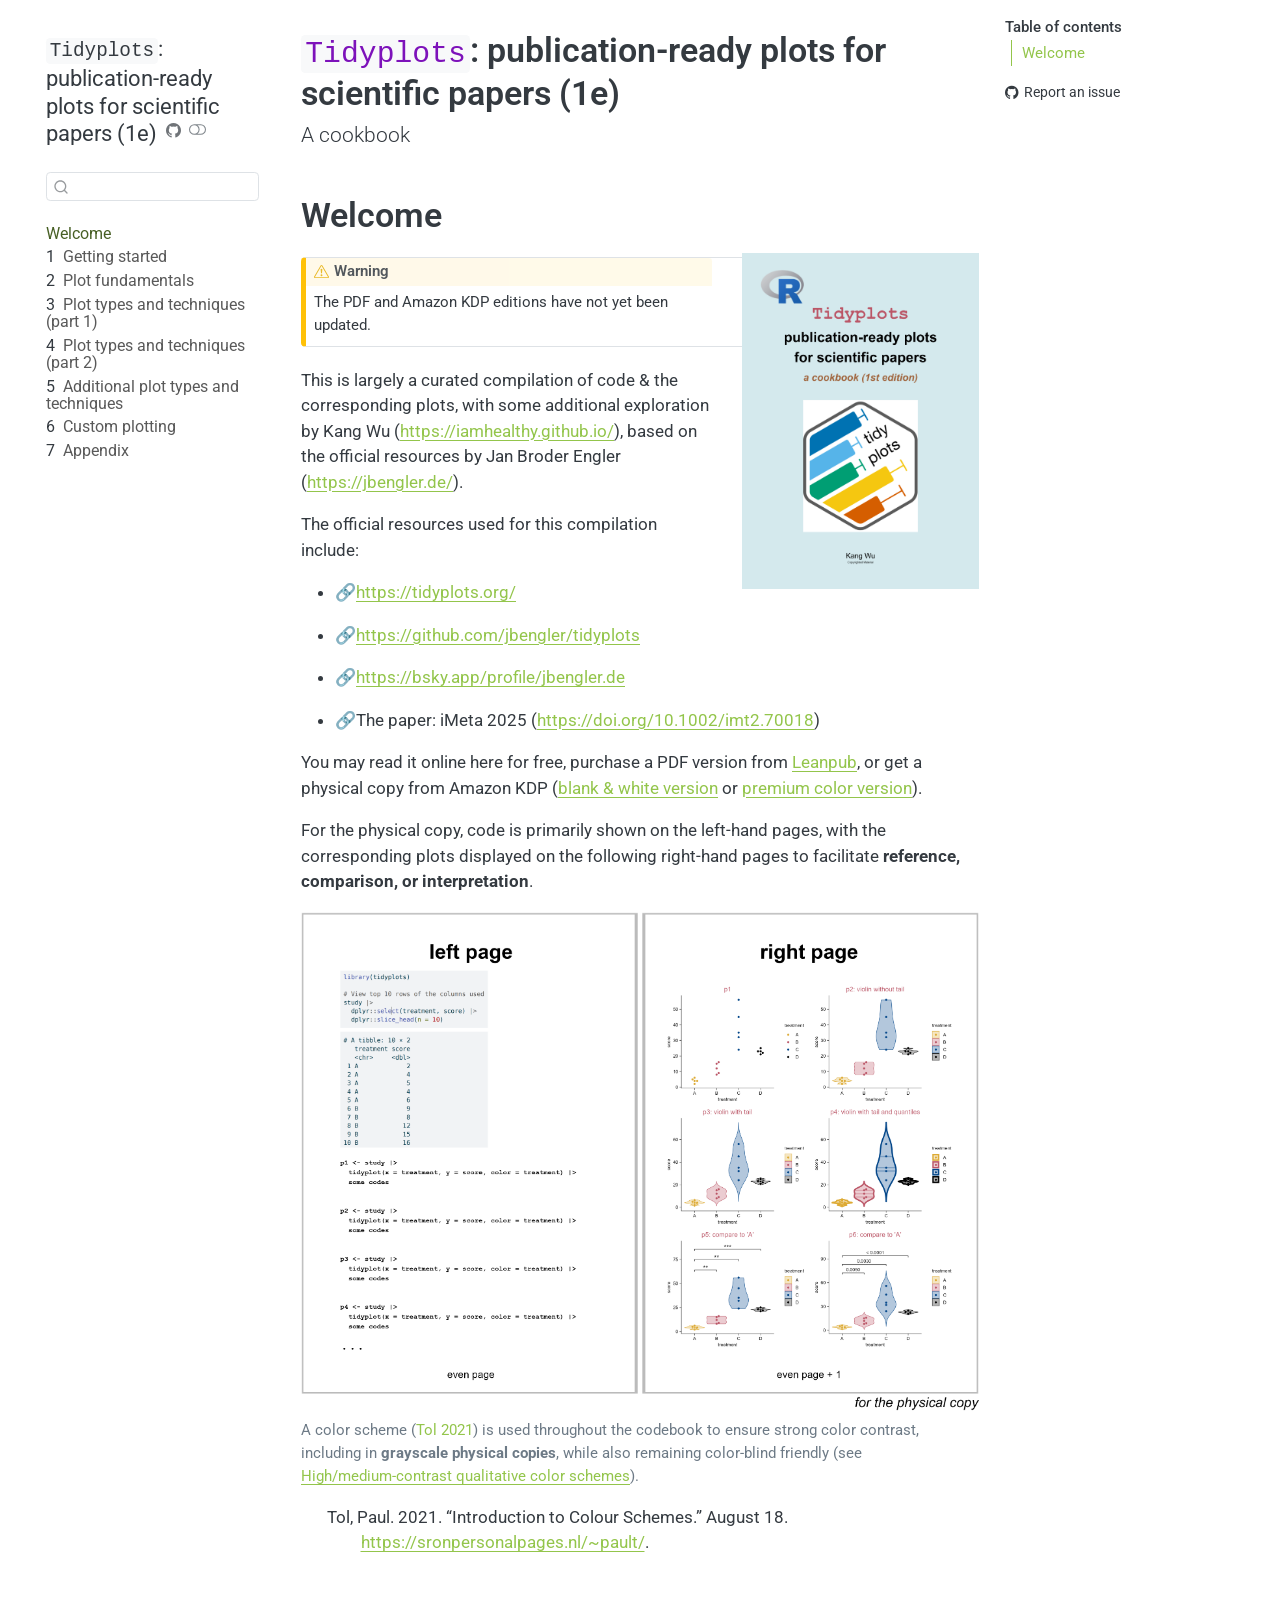
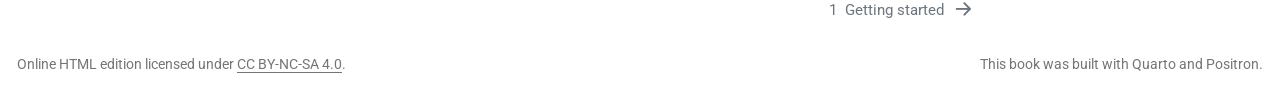
==== commit 8d3a6a7c: "warning of index" ====
--- a/_book/index.html
+++ b/_book/index.html
@@ -397,6 +397,19 @@
 
 <section id="welcome" class="level1 unnumbered">
 <h1 class="unnumbered">Welcome</h1><p><img src="tidyplots_cover_v1.0.png" title="`Tidyplots`: publication-ready plots for scientific papers (1e)" class="quarto-cover-image nolightbox img-fluid"></p>
+<div class="callout callout-style-default callout-warning callout-titled">
+<div class="callout-header d-flex align-content-center">
+<div class="callout-icon-container">
+<i class="callout-icon"></i>
+</div>
+<div class="callout-title-container flex-fill">
+Warning
+</div>
+</div>
+<div class="callout-body-container callout-body">
+<p>The PDF and Amazon KDP editions have not yet been updated.</p>
+</div>
+</div>
 <p>This is largely a curated compilation of code &amp; the corresponding plots, with some additional exploration by Kang Wu (<a href="https://iamhealthy.github.io/" class="uri">https://iamhealthy.github.io/</a>), based on the official resources by Jan Broder Engler (<a href="https://jbengler.de/" class="uri">https://jbengler.de/</a>).</p>
 <p>The official resources used for this compilation include:</p>
 <ul>
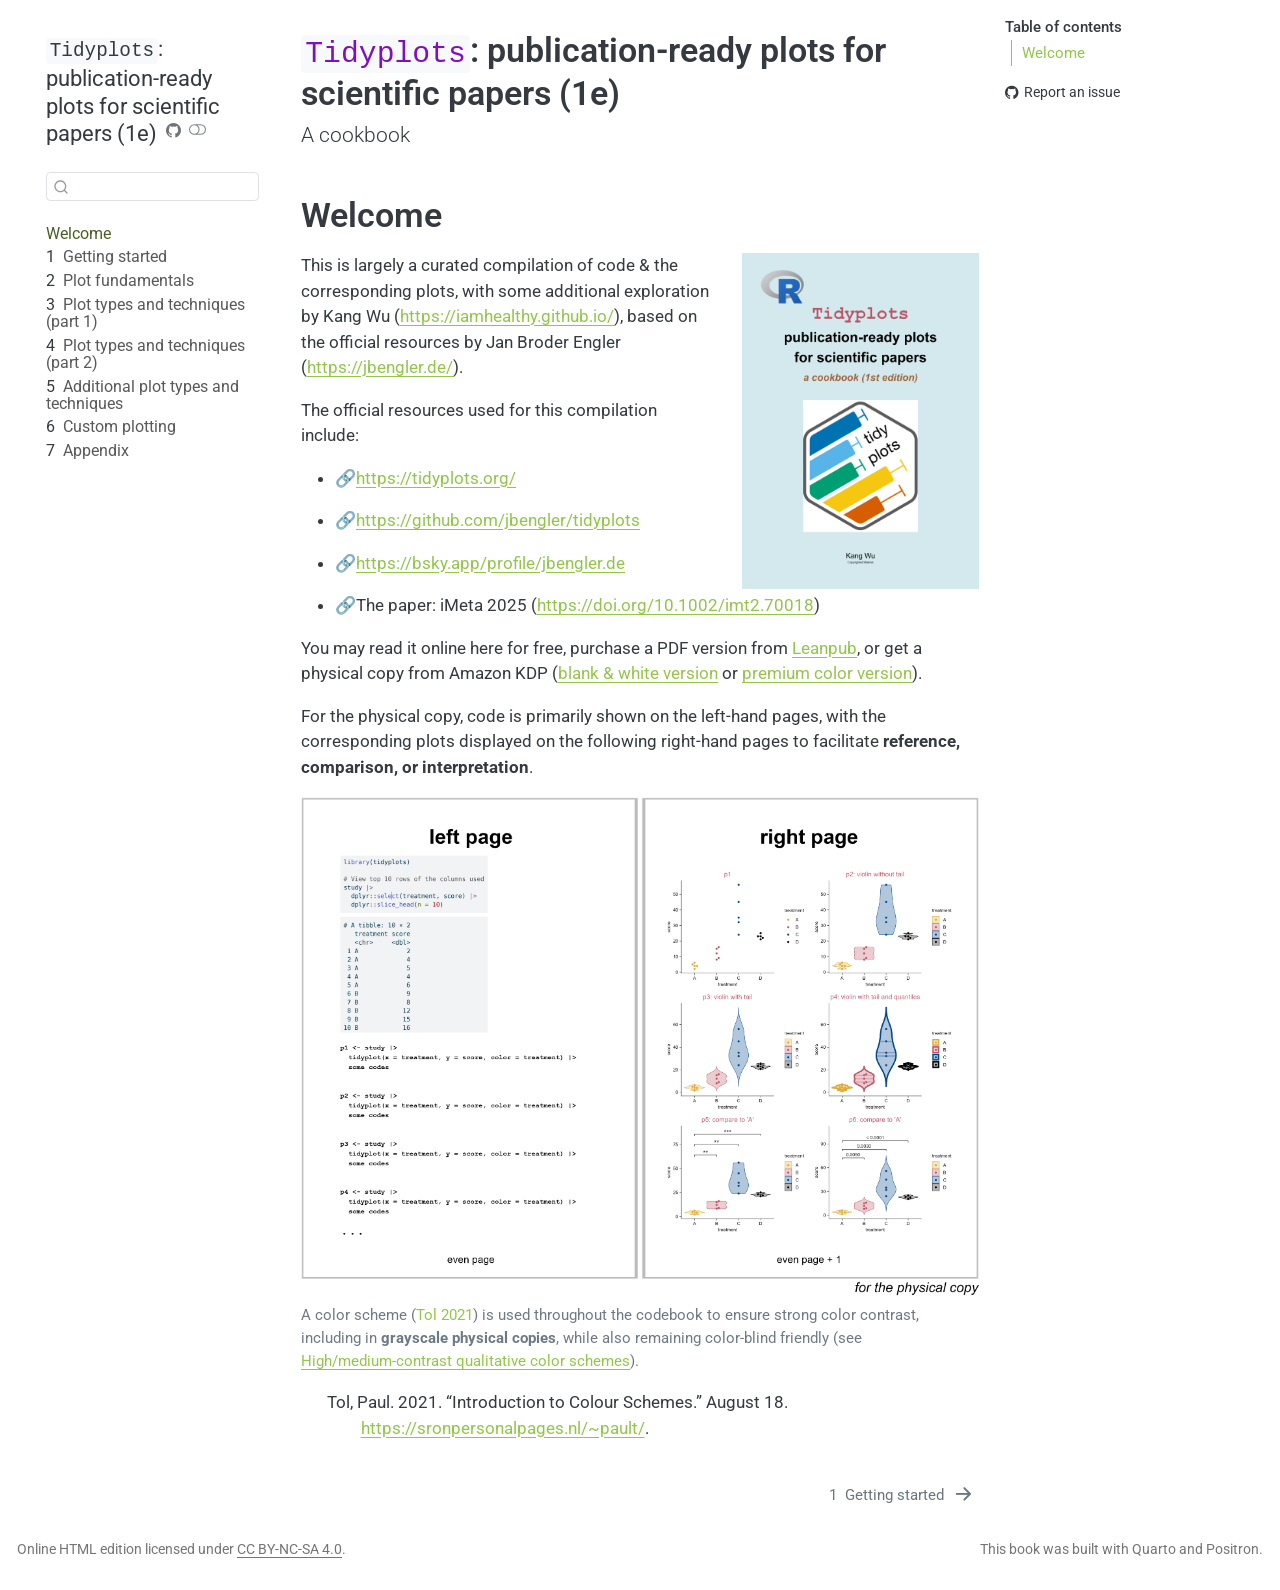
==== commit ebd711c6: "citation" ====
--- a/_book/index.html
+++ b/_book/index.html
@@ -397,19 +397,6 @@
 
 <section id="welcome" class="level1 unnumbered">
 <h1 class="unnumbered">Welcome</h1><p><img src="tidyplots_cover_v1.0.png" title="`Tidyplots`: publication-ready plots for scientific papers (1e)" class="quarto-cover-image nolightbox img-fluid"></p>
-<div class="callout callout-style-default callout-warning callout-titled">
-<div class="callout-header d-flex align-content-center">
-<div class="callout-icon-container">
-<i class="callout-icon"></i>
-</div>
-<div class="callout-title-container flex-fill">
-Warning
-</div>
-</div>
-<div class="callout-body-container callout-body">
-<p>The PDF and Amazon KDP editions have not yet been updated.</p>
-</div>
-</div>
 <p>This is largely a curated compilation of code &amp; the corresponding plots, with some additional exploration by Kang Wu (<a href="https://iamhealthy.github.io/" class="uri">https://iamhealthy.github.io/</a>), based on the official resources by Jan Broder Engler (<a href="https://jbengler.de/" class="uri">https://jbengler.de/</a>).</p>
 <p>The official resources used for this compilation include:</p>
 <ul>
@@ -418,7 +405,7 @@
 <li><p>🔗<a href="https://bsky.app/profile/jbengler.de" class="uri">https://bsky.app/profile/jbengler.de</a></p></li>
 <li><p>🔗The paper: iMeta 2025 (<a href="https://doi.org/10.1002/imt2.70018" class="uri">https://doi.org/10.1002/imt2.70018</a>)</p></li>
 </ul>
-<p>You may read it online here for free, purchase a PDF version from <a href="https://leanpub.com/tidyplots-cookbook">Leanpub</a>, or get a physical copy from Amazon KDP (<a href="https://www.amazon.com/Tidyplots-publication-ready-scientific-papers-cookbook/dp/B0H61PQ66K/ref=sr_1_1?crid=3CZ1MV56Z56I5&amp;dib=eyJ2IjoiMSJ9.cjMXYPxpIIKVaRAUWK37ARLNcjjKMNs56F3qb0lG6gE.tP1hp0A9asp9ih7TBvBQQDZlbiDbfBqkqIa8aTWSiS8&amp;dib_tag=se&amp;keywords=tidyplots%3A+publication-ready+plots+for+scientific+papers&amp;qid=1782009072&amp;sprefix=%2Caps%2C410&amp;sr=8-1">blank &amp; white version</a> or <a href="https://www.amazon.com/Tidyplots-publication-ready-scientific-cookbook-premium/dp/B0H62FHDR2/ref=sr_1_2?crid=3CZ1MV56Z56I5&amp;dib=eyJ2IjoiMSJ9.cjMXYPxpIIKVaRAUWK37ARLNcjjKMNs56F3qb0lG6gE.tP1hp0A9asp9ih7TBvBQQDZlbiDbfBqkqIa8aTWSiS8&amp;dib_tag=se&amp;keywords=tidyplots%3A+publication-ready+plots+for+scientific+papers&amp;qid=1782009142&amp;sprefix=%2Caps%2C410&amp;sr=8-2">premium color version</a>).</p>
+<p>You may read it online here for free, purchase a PDF version from <a href="https://leanpub.com/tidyplots-cookbook">Leanpub</a>, or get a physical copy from Amazon KDP (<a href="https://www.amazon.com/dp/B0H61PQ66K">blank &amp; white version</a> or <a href="https://www.amazon.com/dp/B0H62FHDR2">premium color version</a>).</p>
 <p>For the physical copy, code is primarily shown on the left-hand pages, with the corresponding plots displayed on the following right-hand pages to facilitate <strong>reference, comparison, or interpretation</strong>.</p>
 <div class="quarto-figure quarto-figure-center">
 <figure class="figure">
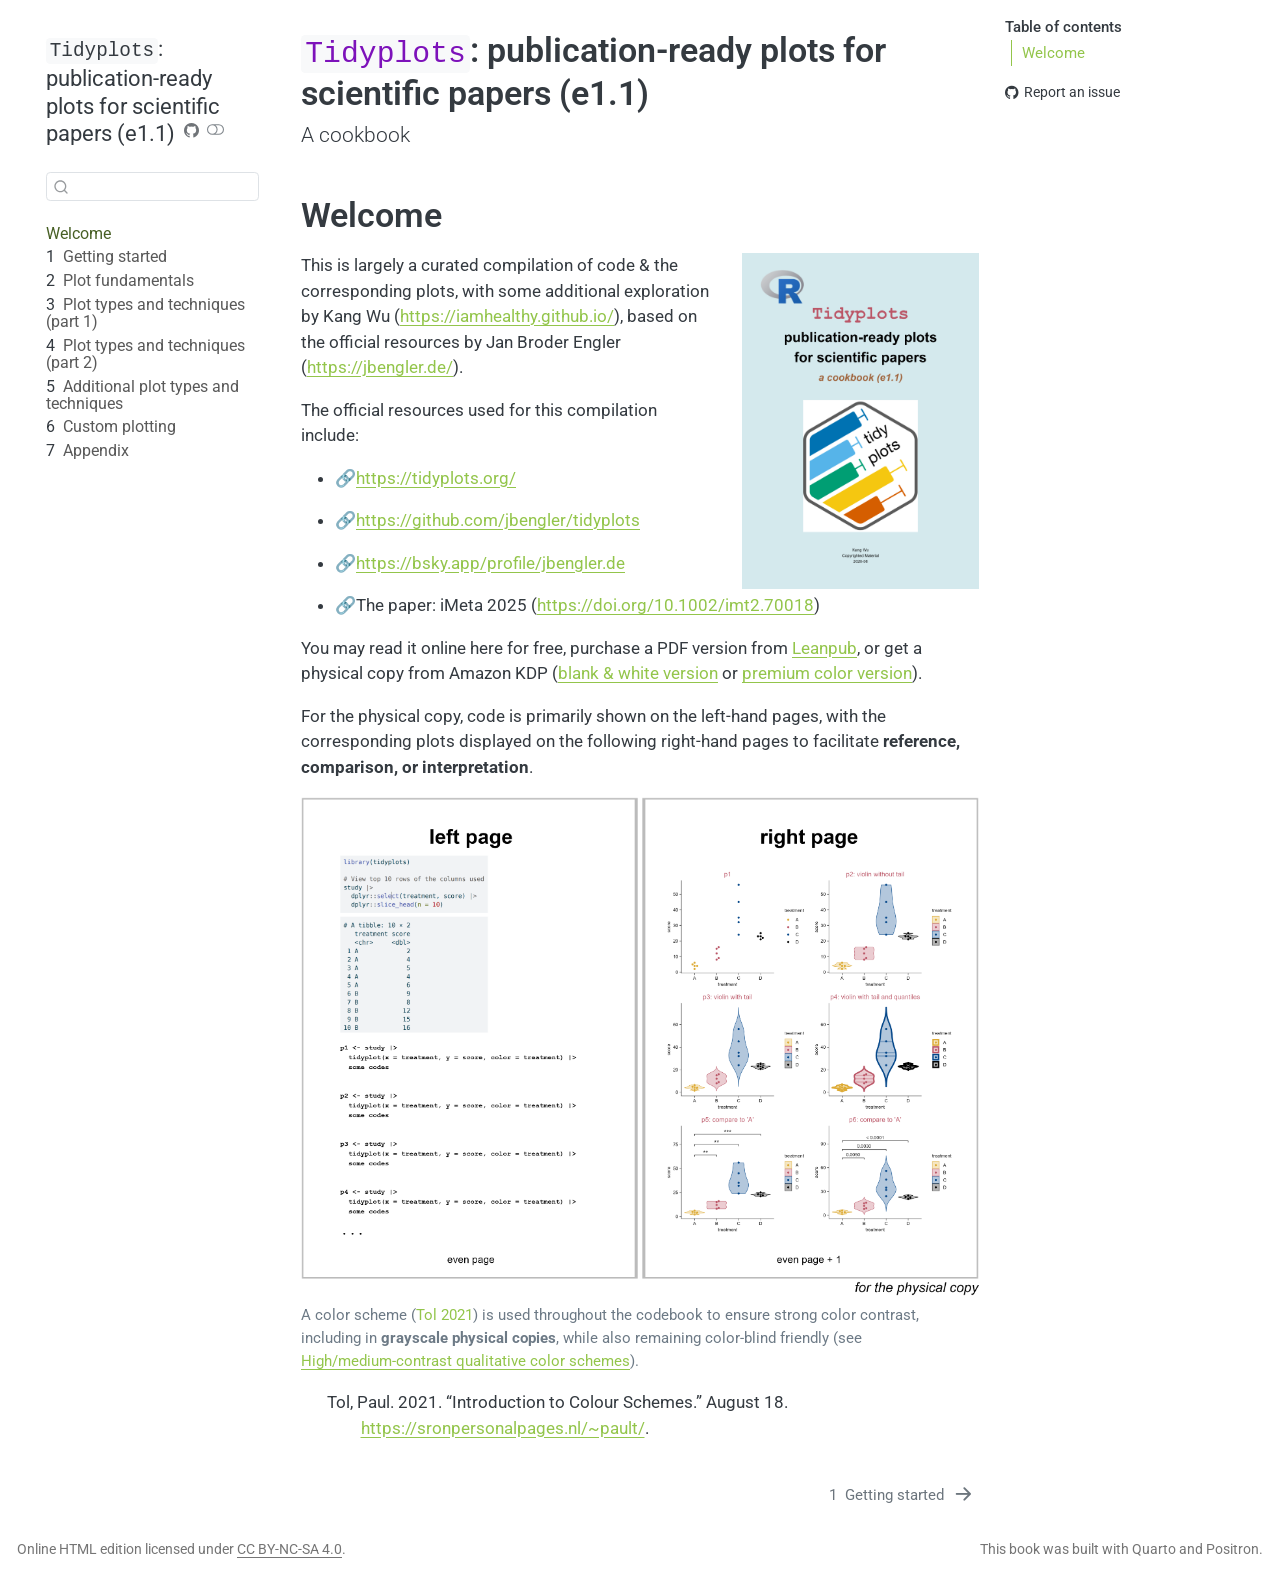
==== commit 597e5ddb: "e1.1" ====
--- a/_book/index.html
+++ b/_book/index.html
@@ -7,7 +7,7 @@
 <meta name="viewport" content="width=device-width, initial-scale=1.0, user-scalable=yes">
 
 
-<title>Tidyplots: publication-ready plots for scientific papers (1e)</title>
+<title>Tidyplots: publication-ready plots for scientific papers (e1.1)</title>
 <style>
 /* Default styles provided by pandoc.
 ** See https://pandoc.org/MANUAL.html#variables-for-html for config info.
@@ -53,7 +53,7 @@
 <script src="site_libs/quarto-search/quarto-search.js"></script>
 <meta name="quarto:offset" content="./">
 <link href="./getting-started.html" rel="next">
-<link href="./tidyplots_cover_v1.0.png" rel="icon" type="image/png">
+<link href="./tidyplots_cover_v1.1.png" rel="icon" type="image/png">
 <script src="site_libs/quarto-html/quarto.js" type="module"></script>
 <script src="site_libs/quarto-html/tabsets/tabsets.js" type="module"></script>
 <script src="site_libs/quarto-html/popper.min.js"></script>
@@ -294,7 +294,7 @@
   <nav id="quarto-sidebar" class="sidebar collapse collapse-horizontal quarto-sidebar-collapse-item sidebar-navigation floating overflow-auto">
     <div class="pt-lg-2 mt-2 text-left sidebar-header">
     <div class="sidebar-title mb-0 py-0">
-      <a href="./"><code>Tidyplots</code>: publication-ready plots for scientific papers (1e)</a> 
+      <a href="./"><code>Tidyplots</code>: publication-ready plots for scientific papers (e1.1)</a> 
         <div class="sidebar-tools-main">
     <a href="https://github.com/iamhealthy/tidyplots-book/" title="Source Code" class="quarto-navigation-tool px-1" aria-label="Source Code"><i class="bi bi-github"></i></a>
   <a href="" class="quarto-color-scheme-toggle quarto-navigation-tool  px-1" onclick="window.quartoToggleColorScheme(); return false;" title="Toggle dark mode"><i class="bi"></i></a>
@@ -376,7 +376,7 @@
 
 <header id="title-block-header" class="quarto-title-block default">
 <div class="quarto-title">
-<h1 class="title"><code>Tidyplots</code>: publication-ready plots for scientific papers (1e)</h1>
+<h1 class="title"><code>Tidyplots</code>: publication-ready plots for scientific papers (e1.1)</h1>
 <p class="subtitle lead">A cookbook</p>
 </div>
 
@@ -396,7 +396,7 @@
 
 
 <section id="welcome" class="level1 unnumbered">
-<h1 class="unnumbered">Welcome</h1><p><img src="tidyplots_cover_v1.0.png" title="`Tidyplots`: publication-ready plots for scientific papers (1e)" class="quarto-cover-image nolightbox img-fluid"></p>
+<h1 class="unnumbered">Welcome</h1><p><img src="tidyplots_cover_v1.1.png" title="`Tidyplots`: publication-ready plots for scientific papers (e1.1)" class="quarto-cover-image nolightbox img-fluid"></p>
 <p>This is largely a curated compilation of code &amp; the corresponding plots, with some additional exploration by Kang Wu (<a href="https://iamhealthy.github.io/" class="uri">https://iamhealthy.github.io/</a>), based on the official resources by Jan Broder Engler (<a href="https://jbengler.de/" class="uri">https://jbengler.de/</a>).</p>
 <p>The official resources used for this compilation include:</p>
 <ul>
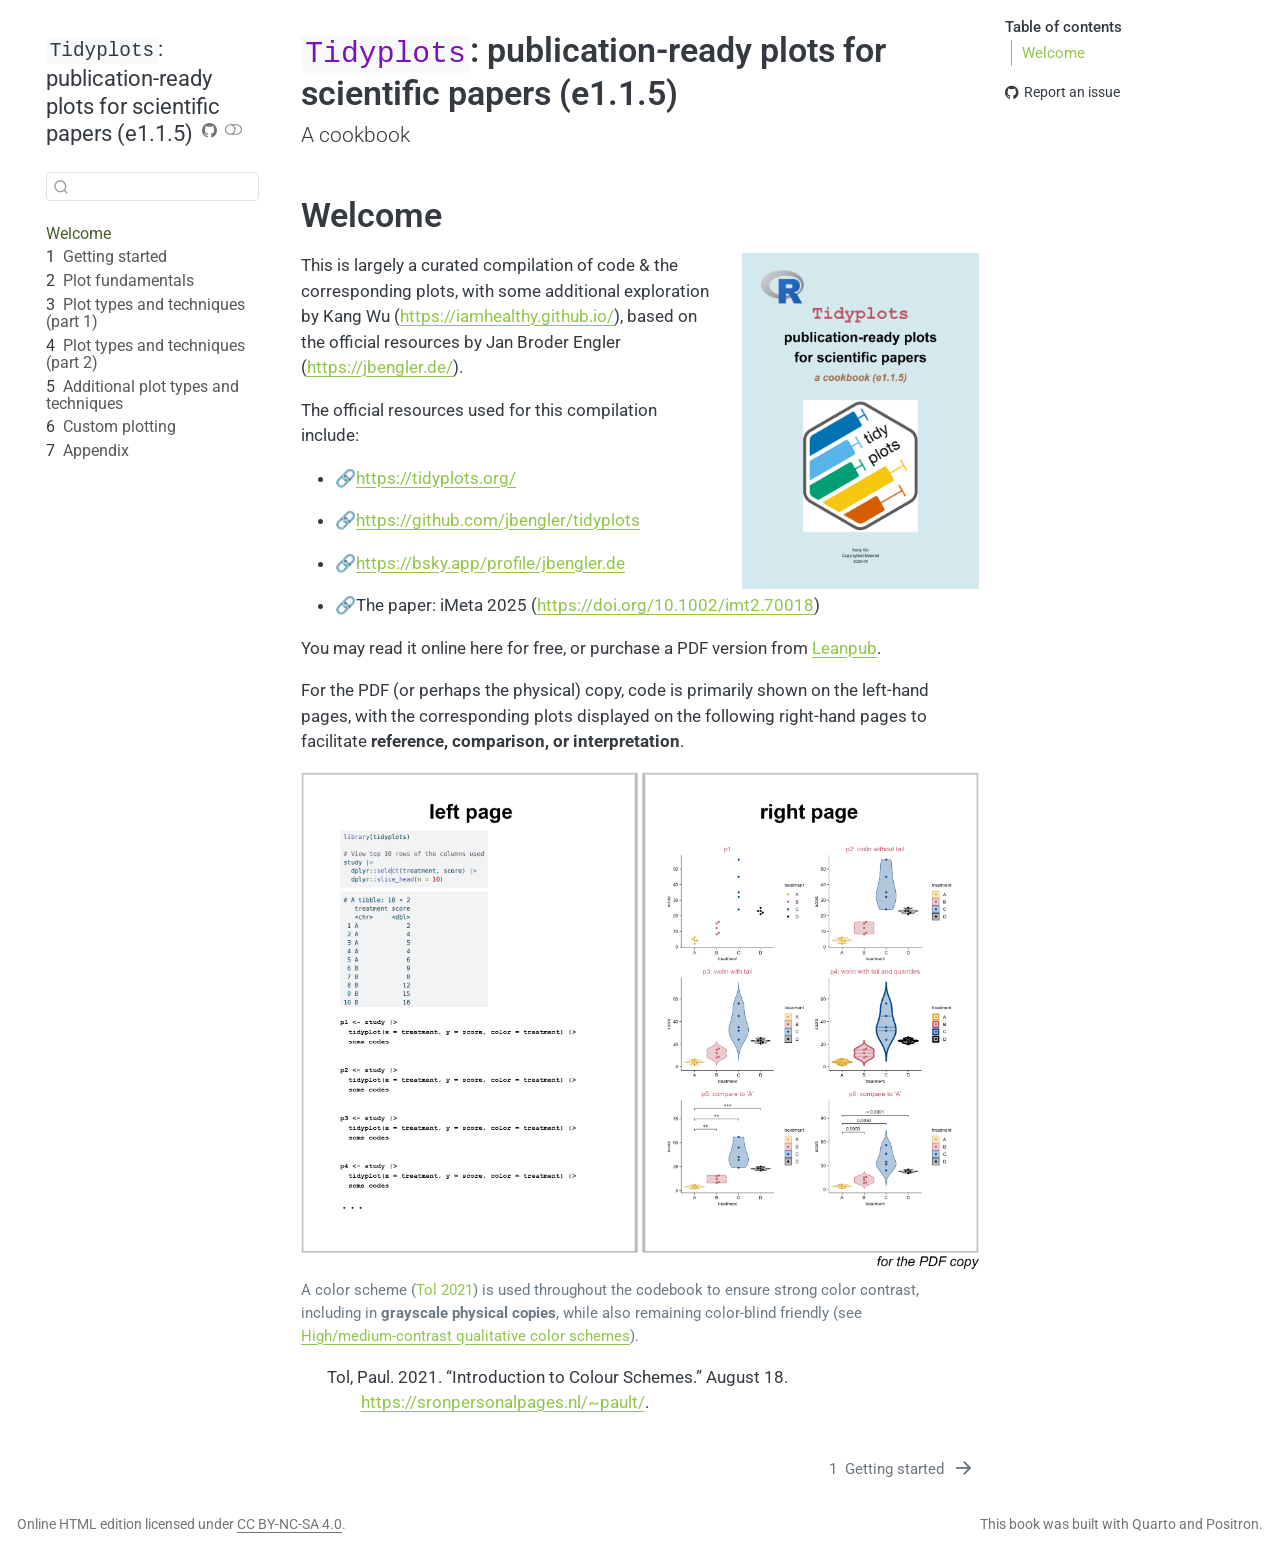
==== commit d38909e1: "e1.1.5" ====
--- a/_book/index.html
+++ b/_book/index.html
@@ -7,7 +7,7 @@
 <meta name="viewport" content="width=device-width, initial-scale=1.0, user-scalable=yes">
 
 
-<title>Tidyplots: publication-ready plots for scientific papers (e1.1)</title>
+<title>Tidyplots: publication-ready plots for scientific papers (e1.1.5)</title>
 <style>
 /* Default styles provided by pandoc.
 ** See https://pandoc.org/MANUAL.html#variables-for-html for config info.
@@ -53,7 +53,7 @@
 <script src="site_libs/quarto-search/quarto-search.js"></script>
 <meta name="quarto:offset" content="./">
 <link href="./getting-started.html" rel="next">
-<link href="./tidyplots_cover_v1.1.png" rel="icon" type="image/png">
+<link href="./tidyplots_cover_v1.1.5.png" rel="icon" type="image/png">
 <script src="site_libs/quarto-html/quarto.js" type="module"></script>
 <script src="site_libs/quarto-html/tabsets/tabsets.js" type="module"></script>
 <script src="site_libs/quarto-html/popper.min.js"></script>
@@ -294,7 +294,7 @@
   <nav id="quarto-sidebar" class="sidebar collapse collapse-horizontal quarto-sidebar-collapse-item sidebar-navigation floating overflow-auto">
     <div class="pt-lg-2 mt-2 text-left sidebar-header">
     <div class="sidebar-title mb-0 py-0">
-      <a href="./"><code>Tidyplots</code>: publication-ready plots for scientific papers (e1.1)</a> 
+      <a href="./"><code>Tidyplots</code>: publication-ready plots for scientific papers (e1.1.5)</a> 
         <div class="sidebar-tools-main">
     <a href="https://github.com/iamhealthy/tidyplots-book/" title="Source Code" class="quarto-navigation-tool px-1" aria-label="Source Code"><i class="bi bi-github"></i></a>
   <a href="" class="quarto-color-scheme-toggle quarto-navigation-tool  px-1" onclick="window.quartoToggleColorScheme(); return false;" title="Toggle dark mode"><i class="bi"></i></a>
@@ -376,7 +376,7 @@
 
 <header id="title-block-header" class="quarto-title-block default">
 <div class="quarto-title">
-<h1 class="title"><code>Tidyplots</code>: publication-ready plots for scientific papers (e1.1)</h1>
+<h1 class="title"><code>Tidyplots</code>: publication-ready plots for scientific papers (e1.1.5)</h1>
 <p class="subtitle lead">A cookbook</p>
 </div>
 
@@ -396,7 +396,7 @@
 
 
 <section id="welcome" class="level1 unnumbered">
-<h1 class="unnumbered">Welcome</h1><p><img src="tidyplots_cover_v1.1.png" title="`Tidyplots`: publication-ready plots for scientific papers (e1.1)" class="quarto-cover-image nolightbox img-fluid"></p>
+<h1 class="unnumbered">Welcome</h1><p><img src="tidyplots_cover_v1.1.5.png" title="`Tidyplots`: publication-ready plots for scientific papers (e1.1.5)" class="quarto-cover-image nolightbox img-fluid"></p>
 <p>This is largely a curated compilation of code &amp; the corresponding plots, with some additional exploration by Kang Wu (<a href="https://iamhealthy.github.io/" class="uri">https://iamhealthy.github.io/</a>), based on the official resources by Jan Broder Engler (<a href="https://jbengler.de/" class="uri">https://jbengler.de/</a>).</p>
 <p>The official resources used for this compilation include:</p>
 <ul>
@@ -405,11 +405,11 @@
 <li><p>🔗<a href="https://bsky.app/profile/jbengler.de" class="uri">https://bsky.app/profile/jbengler.de</a></p></li>
 <li><p>🔗The paper: iMeta 2025 (<a href="https://doi.org/10.1002/imt2.70018" class="uri">https://doi.org/10.1002/imt2.70018</a>)</p></li>
 </ul>
-<p>You may read it online here for free, purchase a PDF version from <a href="https://leanpub.com/tidyplots-cookbook">Leanpub</a>, or get a physical copy from Amazon KDP (<a href="https://www.amazon.com/dp/B0H61PQ66K">blank &amp; white version</a> or <a href="https://www.amazon.com/dp/B0H62FHDR2">premium color version</a>).</p>
-<p>For the physical copy, code is primarily shown on the left-hand pages, with the corresponding plots displayed on the following right-hand pages to facilitate <strong>reference, comparison, or interpretation</strong>.</p>
+<p>You may read it online here for free, or purchase a PDF version from <a href="https://leanpub.com/tidyplots-cookbook">Leanpub</a>.</p>
+<p>For the PDF (or perhaps the physical) copy, code is primarily shown on the left-hand pages, with the corresponding plots displayed on the following right-hand pages to facilitate <strong>reference, comparison, or interpretation</strong>.</p>
 <div class="quarto-figure quarto-figure-center">
 <figure class="figure">
-<p><img src="left_right_pattern_v1.0.png" class="img-fluid figure-img" style="width:100.0%"></p>
+<p><img src="left_right_pattern_v1.1.5.png" class="img-fluid figure-img" style="width:100.0%"></p>
 <figcaption>A color scheme <span class="citation" data-cites="paul_tol_colors">(<a href="#ref-paul_tol_colors" role="doc-biblioref">Tol 2021</a>)</span> is used throughout the codebook to ensure strong color contrast, including in <strong>grayscale physical copies</strong>, while also remaining color-blind friendly (see <a href="getting-started.html#sec-high-contrast" class="quarto-xref"><span>High/medium-contrast qualitative color schemes</span></a>).</figcaption>
 </figure>
 </div>
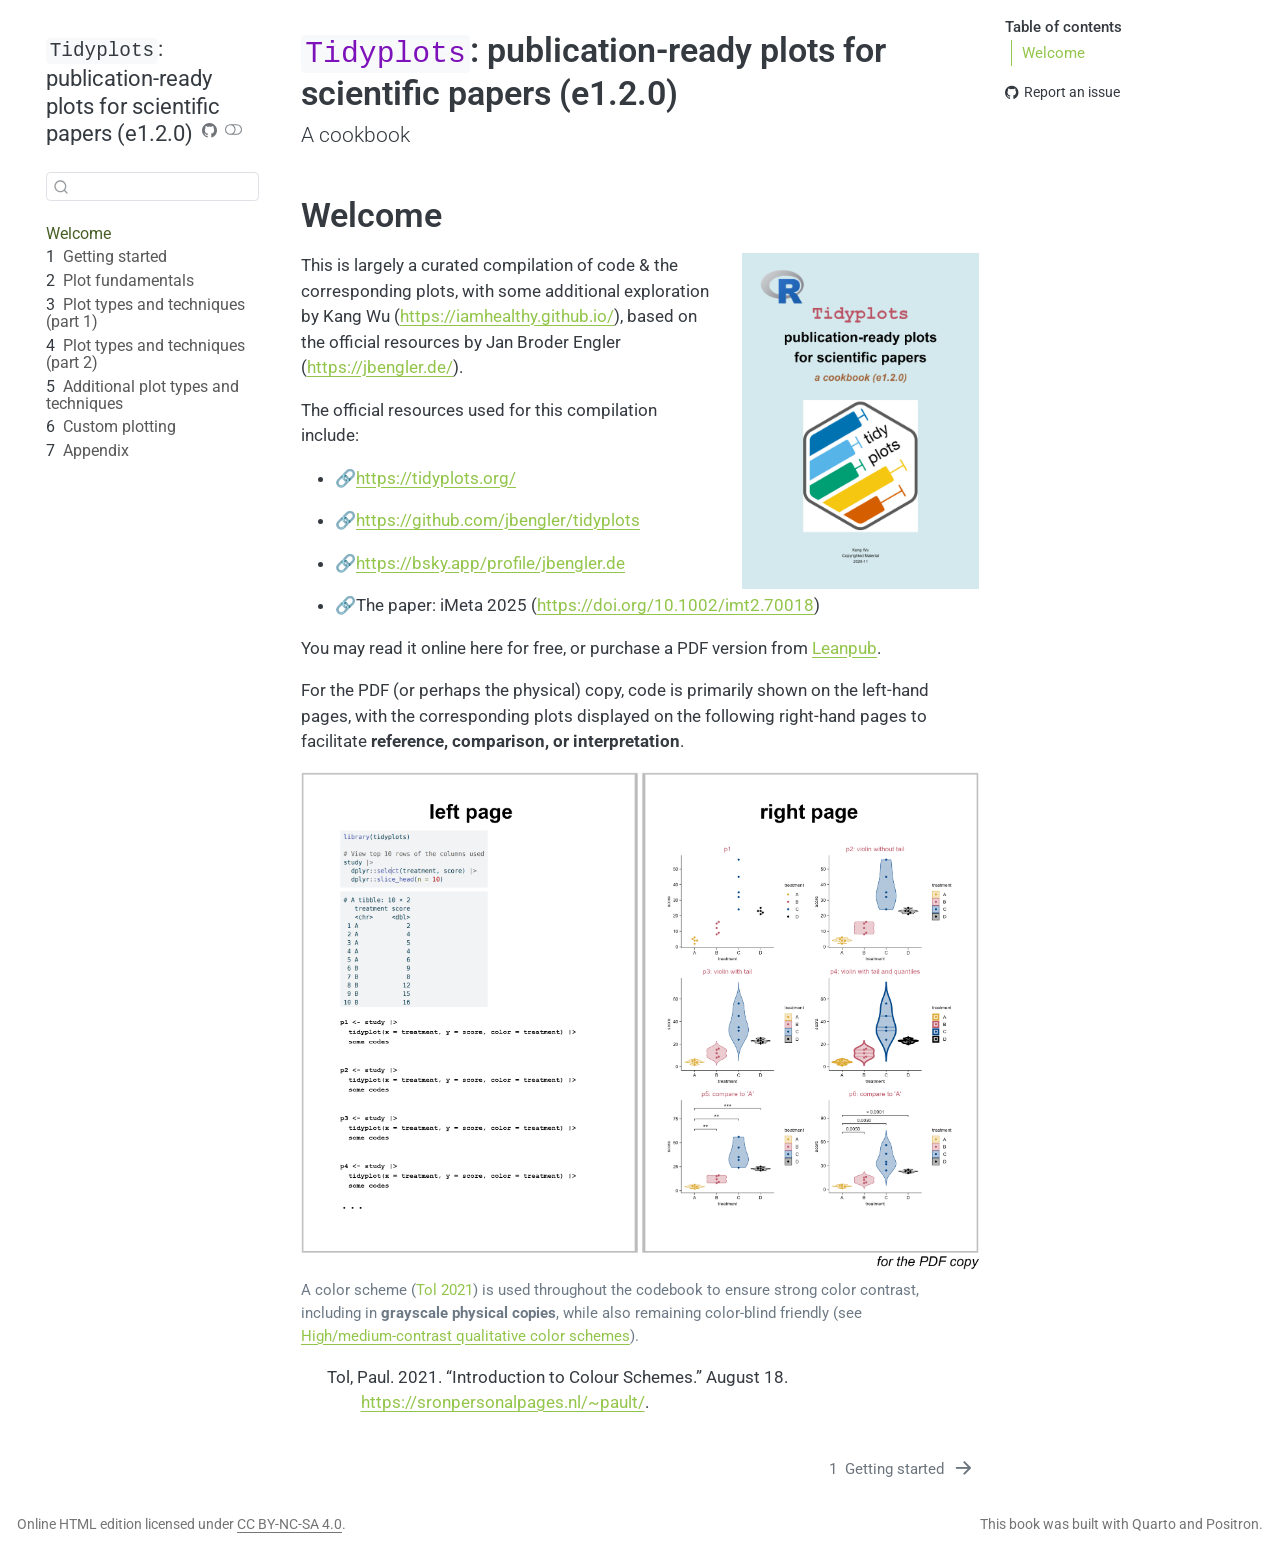
==== commit 236e5a88: "e1.2.0" ====
--- a/_book/index.html
+++ b/_book/index.html
@@ -7,7 +7,7 @@
 <meta name="viewport" content="width=device-width, initial-scale=1.0, user-scalable=yes">
 
 
-<title>Tidyplots: publication-ready plots for scientific papers (e1.1.5)</title>
+<title>Tidyplots: publication-ready plots for scientific papers (e1.2.0)</title>
 <style>
 /* Default styles provided by pandoc.
 ** See https://pandoc.org/MANUAL.html#variables-for-html for config info.
@@ -53,7 +53,7 @@
 <script src="site_libs/quarto-search/quarto-search.js"></script>
 <meta name="quarto:offset" content="./">
 <link href="./getting-started.html" rel="next">
-<link href="./tidyplots_cover_v1.1.5.png" rel="icon" type="image/png">
+<link href="./tidyplots_cover_v1.2.0.png" rel="icon" type="image/png">
 <script src="site_libs/quarto-html/quarto.js" type="module"></script>
 <script src="site_libs/quarto-html/tabsets/tabsets.js" type="module"></script>
 <script src="site_libs/quarto-html/popper.min.js"></script>
@@ -294,7 +294,7 @@
   <nav id="quarto-sidebar" class="sidebar collapse collapse-horizontal quarto-sidebar-collapse-item sidebar-navigation floating overflow-auto">
     <div class="pt-lg-2 mt-2 text-left sidebar-header">
     <div class="sidebar-title mb-0 py-0">
-      <a href="./"><code>Tidyplots</code>: publication-ready plots for scientific papers (e1.1.5)</a> 
+      <a href="./"><code>Tidyplots</code>: publication-ready plots for scientific papers (e1.2.0)</a> 
         <div class="sidebar-tools-main">
     <a href="https://github.com/iamhealthy/tidyplots-book/" title="Source Code" class="quarto-navigation-tool px-1" aria-label="Source Code"><i class="bi bi-github"></i></a>
   <a href="" class="quarto-color-scheme-toggle quarto-navigation-tool  px-1" onclick="window.quartoToggleColorScheme(); return false;" title="Toggle dark mode"><i class="bi"></i></a>
@@ -376,7 +376,7 @@
 
 <header id="title-block-header" class="quarto-title-block default">
 <div class="quarto-title">
-<h1 class="title"><code>Tidyplots</code>: publication-ready plots for scientific papers (e1.1.5)</h1>
+<h1 class="title"><code>Tidyplots</code>: publication-ready plots for scientific papers (e1.2.0)</h1>
 <p class="subtitle lead">A cookbook</p>
 </div>
 
@@ -396,7 +396,7 @@
 
 
 <section id="welcome" class="level1 unnumbered">
-<h1 class="unnumbered">Welcome</h1><p><img src="tidyplots_cover_v1.1.5.png" title="`Tidyplots`: publication-ready plots for scientific papers (e1.1.5)" class="quarto-cover-image nolightbox img-fluid"></p>
+<h1 class="unnumbered">Welcome</h1><p><img src="tidyplots_cover_v1.2.0.png" title="`Tidyplots`: publication-ready plots for scientific papers (e1.2.0)" class="quarto-cover-image nolightbox img-fluid"></p>
 <p>This is largely a curated compilation of code &amp; the corresponding plots, with some additional exploration by Kang Wu (<a href="https://iamhealthy.github.io/" class="uri">https://iamhealthy.github.io/</a>), based on the official resources by Jan Broder Engler (<a href="https://jbengler.de/" class="uri">https://jbengler.de/</a>).</p>
 <p>The official resources used for this compilation include:</p>
 <ul>
